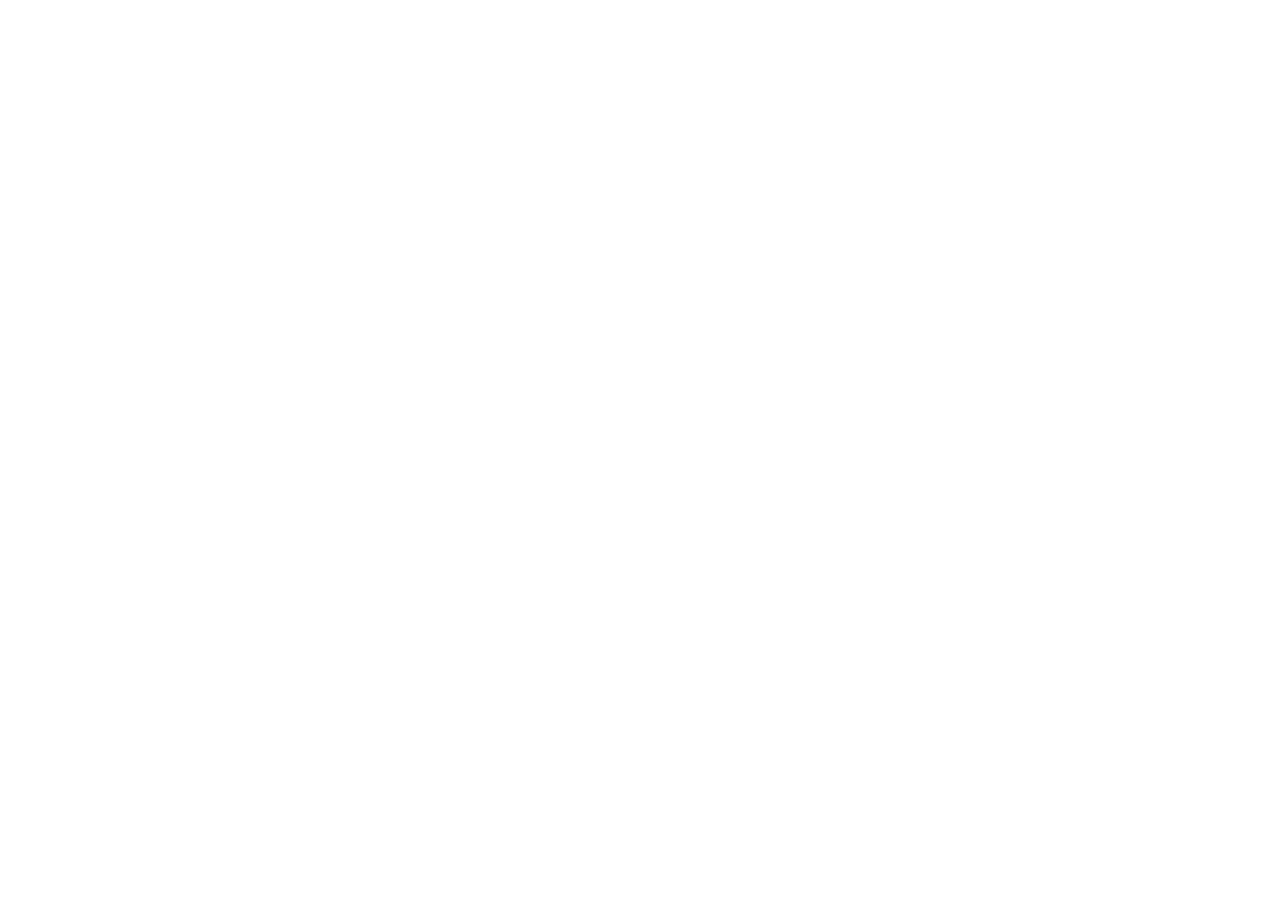
==== pages/enigme.html @ d01f3933 "sayna-htmlcss-blackpanther" ====
<!DOCTYPE html>
<html lang="en">
<head>
    <meta charset="UTF-8">
    <meta name="viewport" content="width=device-width, initial-scale=1.0">
    <title>Enigme</title>
</head>
<body>
    
</body>
</html>
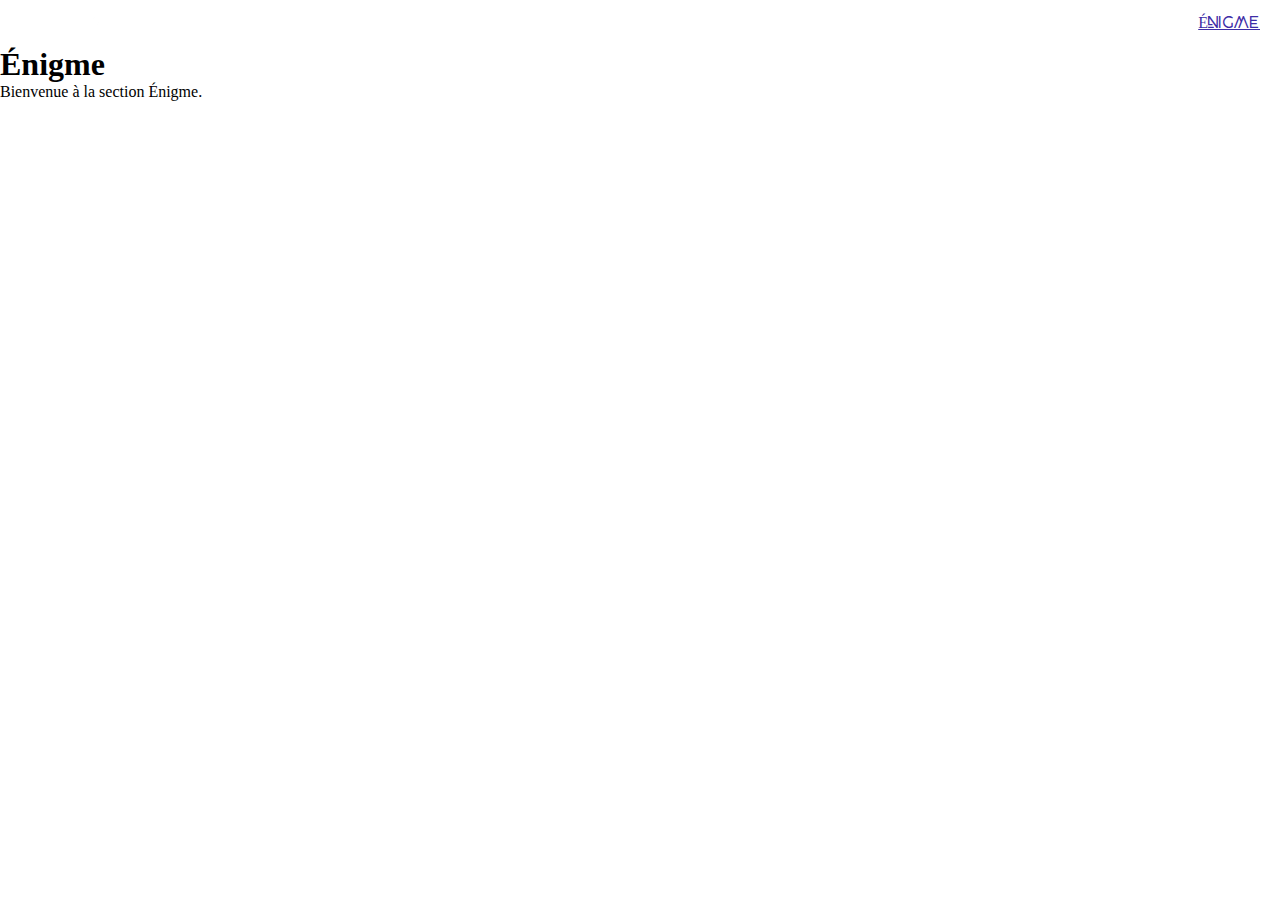
==== commit c896a9cc: "sayna-htmlcss-blackpanther" ====
--- a/pages/enigme.html
+++ b/pages/enigme.html
@@ -3,9 +3,21 @@
 <head>
     <meta charset="UTF-8">
     <meta name="viewport" content="width=device-width, initial-scale=1.0">
+    <link rel="stylesheet" href="/assets/css/styles.css">
     <title>Enigme</title>
 </head>
 <body>
-    
+    <header>
+        <nav class="navbar">
+            <a href="/index.html" class="logo"><img src="/assets/images/all-pages/footer2.png" alt="Logo"></a>
+            <ul>
+                <li><a href="/index.html">Accueil</a></li>
+                <li><a href="/pages/wakanda.html">Wakanda</a></li>
+                <li><a href="/pages/enigme.html" class="active">Énigme</a></li>
+            </ul>
+        </nav>
+    </header>
+    <h1>Énigme</h1>
+    <p>Bienvenue à la section Énigme.</p>
 </body>
 </html>--- a/assets/css/styles.css
+++ b/assets/css/styles.css
@@ -0,0 +1,146 @@
+*{
+    margin: 0;
+    padding: 0;
+}
+
+:root{
+    --white-color: #ffffff;
+    --dark-violet-color: #3d2da6;
+    --dark-blue-color: #07338c;
+    --dark-navy-blue-color: #021740;
+    --pale-pink-color: #f2cef2;
+    --lavender-color: #9e91b7;
+    --light-lavender-color: #df99f2;
+
+    
+    --h1-font-size: 68px;
+    --h1-font-style: normal;
+
+    
+    --h2-font-size: 32px;
+    --h2-font-style: normal;
+
+   
+    --h2-enigme-font-size: 43px;
+    --h2-enigme-font-style: normal;
+
+    
+    --texte-enigme-font-size: 43px;
+    --texte-enigme-font-style: normal;
+
+   
+    --texte-font-size: 16px;
+    --texte-font-style: normal;
+
+    --citation-font-size: 14px;
+    --citation-font-style: normal;
+
+    --footer-font-size: 10px;
+    --footer-font-style: normal;
+} 
+
+@font-face {
+    font-family: panthera;
+    src: url(../fonts/panthera.otf) format('opentype');
+}
+
+@font-face {
+    font-family: beyno;
+    src: url(../fonts/BEYNO.otf) format('opentype');
+}
+
+ @font-face {
+    font-family: wakanda;
+    src: url(../fonts/WakandaForever-Regular.ttf) format('truetype');
+}
+
+font-face {
+    font-family: cantarell;
+    src: url(../fonts/Cantarell-Regular.ttf) format('truetype');
+}
+
+/* ACCUEIL */
+body{
+    background-image: url(/assets/images/all-pages/arrière_plan.png);
+    background-position: top;
+    background-repeat: no-repeat;
+    background-size: cover;
+    height: 800px;
+}
+.navbar {
+    overflow: hidden;
+    display: flex;
+    align-items: center;
+    position: relative;
+    
+}
+
+.vertical-line {
+    /* position: absolute;
+    left: 30px;
+    top: 0;
+    bottom: 0;
+    width: 2px;
+    height: 20000000000%;
+    background-color: #fff; */
+    position: absolute;
+    top: 0;
+    bottom: 0;
+    width: 2px;
+    background-color: #fff;
+}
+
+.vertical-line.left {
+    left: 20px;
+    height: 8cm;
+}
+
+.vertical-line.right {
+    left: 40px; 
+    height: 8cm;
+}
+.navbar .logo img {
+    height: 20px; 
+    padding: 10px;
+    margin-left: 60px;
+}
+
+.navbar ul {
+    list-style-type: none;
+    margin: 0;
+    padding: 0;
+    display: flex;
+    flex-grow: 1;
+    justify-content: flex-end;
+    font-family: beyno;
+    
+}
+.navbar li {
+    margin: 0;
+}
+
+.navbar li a {
+    display: block;
+    color: var(--white-color);
+    text-align: center;
+    padding: 14px 20px;
+    text-decoration: none;
+}
+
+.navbar li a:hover {
+    color: var(--dark-violet-color);
+    text-decoration: underline;
+}
+
+.navbar li a.active {
+    color: var(--dark-violet-color);
+    text-decoration: underline;
+}
+
+footer{
+    background-image: url(/assets/images/all-pages/back_footer.png);
+    background-position: bottom;
+    background-repeat: no-repeat;
+    background-size: cover;
+    height: 500px;
+}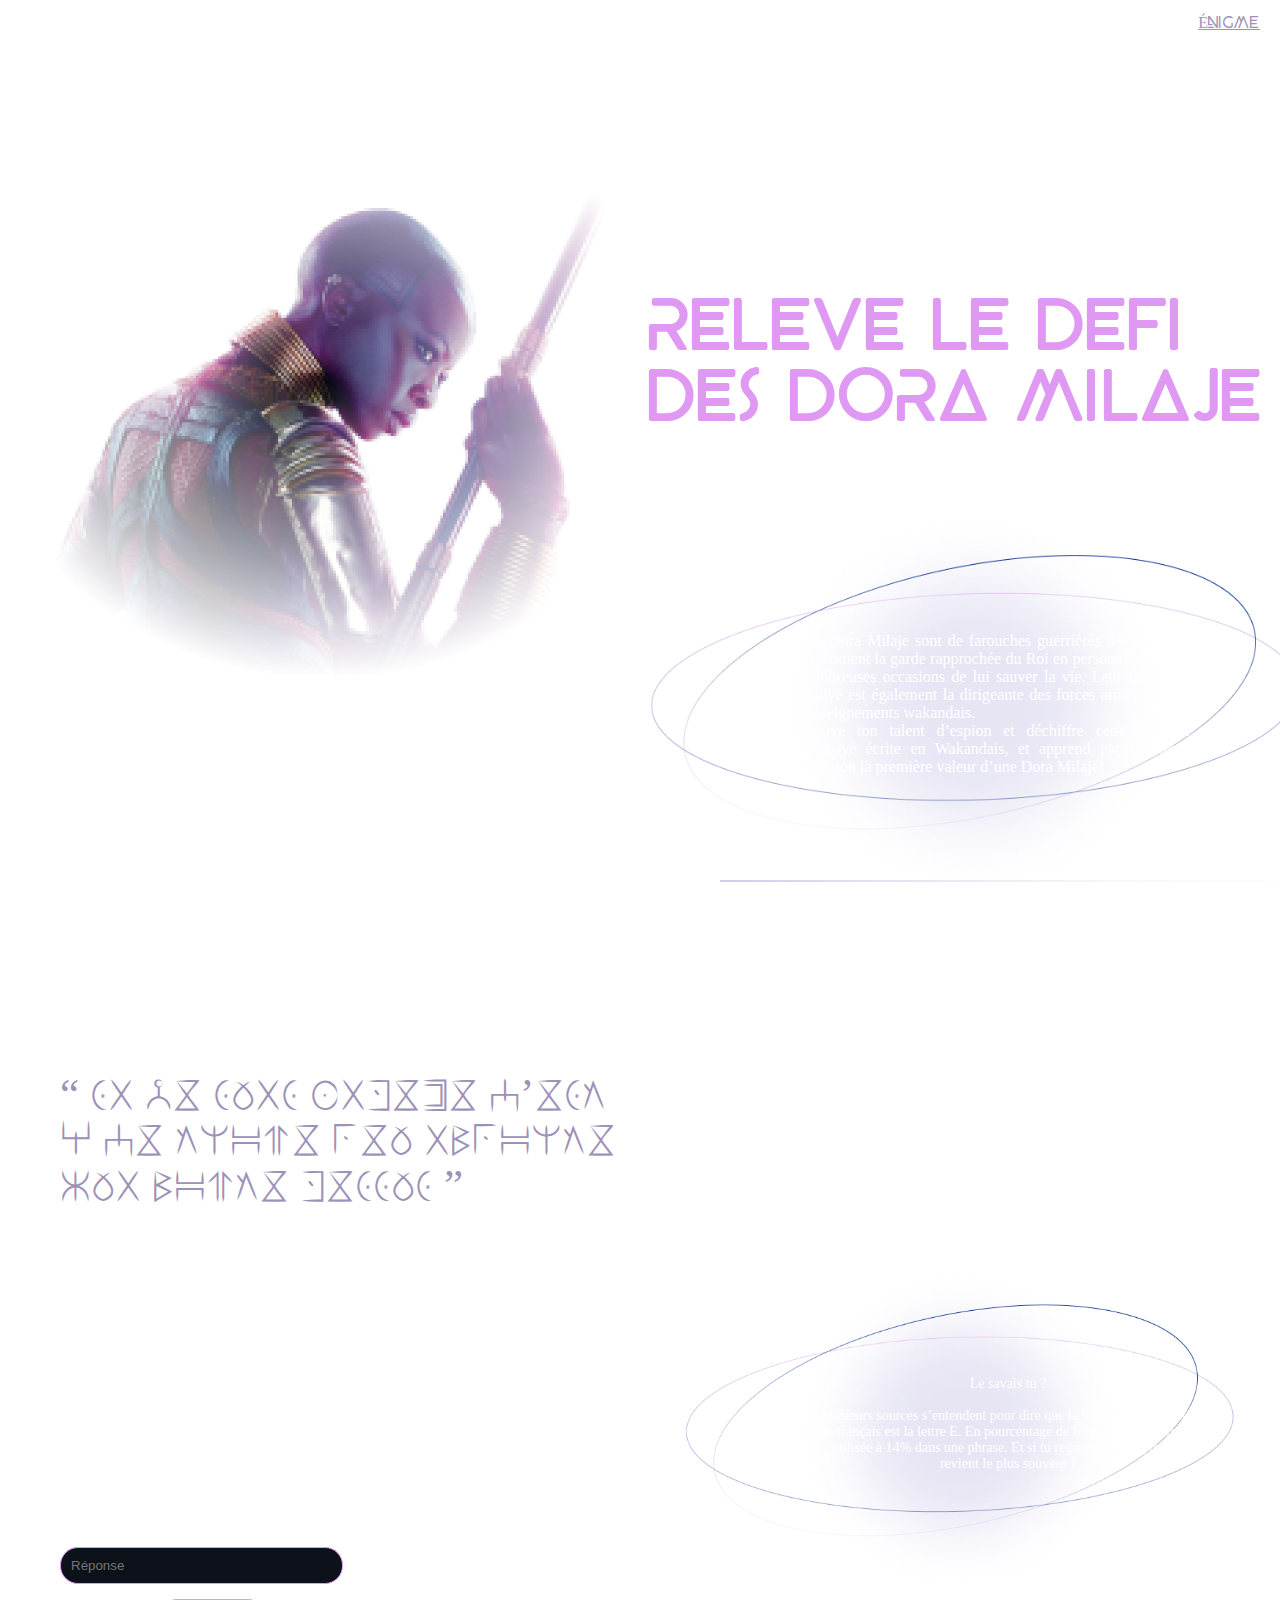
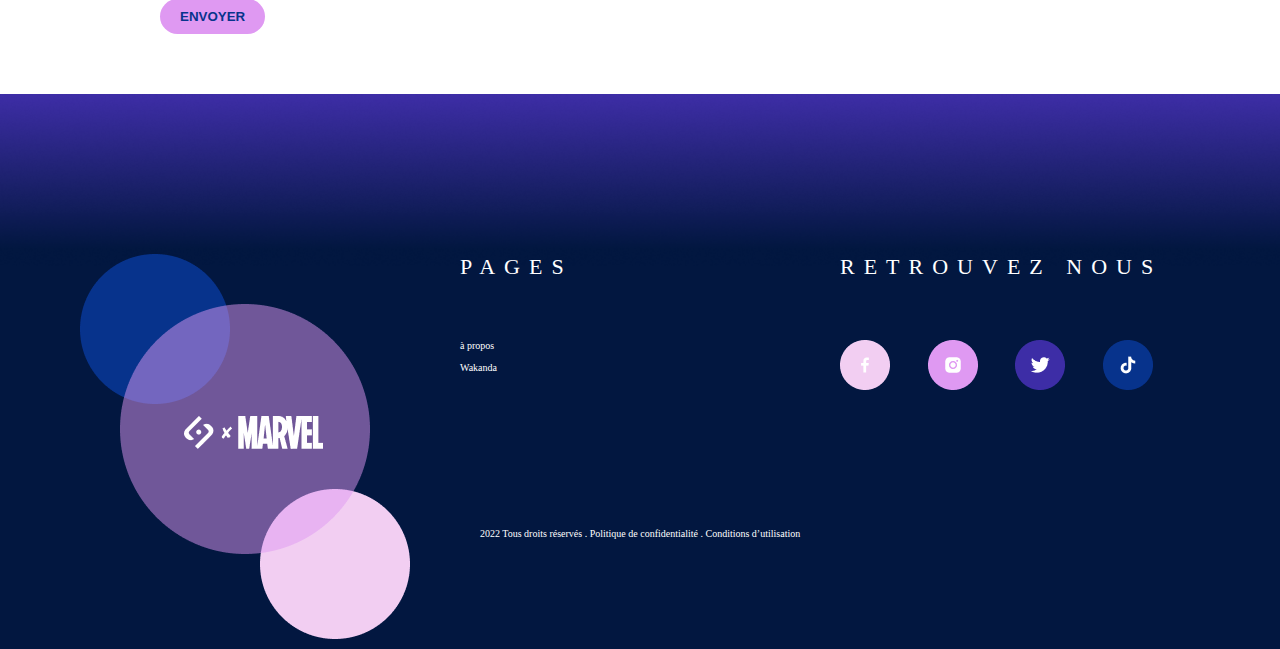
==== commit 0b74e7dd: "sayna-htmlcss-blackpanther" ====
--- a/pages/enigme.html
+++ b/pages/enigme.html
@@ -1,23 +1,109 @@
 <!DOCTYPE html>
 <html lang="en">
-<head>
-    <meta charset="UTF-8">
-    <meta name="viewport" content="width=device-width, initial-scale=1.0">
-    <link rel="stylesheet" href="/assets/css/styles.css">
+  <head>
+    <meta charset="UTF-8" />
+    <meta name="viewport" content="width=device-width, initial-scale=1.0" />
+    <link rel="stylesheet" href="/assets/css/styles.css" />
     <title>Enigme</title>
-</head>
-<body>
+  </head>
+  <body>
     <header>
-        <nav class="navbar">
-            <a href="/index.html" class="logo"><img src="/assets/images/all-pages/footer2.png" alt="Logo"></a>
-            <ul>
-                <li><a href="/index.html">Accueil</a></li>
-                <li><a href="/pages/wakanda.html">Wakanda</a></li>
-                <li><a href="/pages/enigme.html" class="active">Énigme</a></li>
-            </ul>
-        </nav>
+      <nav class="navbar">
+        <a href="/index.html" class="logo"
+          ><img src="/assets/images/all-pages/footer2.png" alt="Logo"
+        /></a>
+        <ul>
+          <li><a href="/index.html">Accueil</a></li>
+          <li><a href="/pages/wakanda.html">Wakanda</a></li>
+          <li><a href="/pages/enigme.html" class="active">Énigme</a></li>
+        </ul>
+      </nav>
     </header>
-    <h1>Énigme</h1>
-    <p>Bienvenue à la section Énigme.</p>
-</body>
-</html>+    <main>
+      <!-- banner-enigme -->
+      <section id="banner-enigme">
+        <article class="img-banner-enigme">
+          <img
+            src="/assets/images/enigme/Pantherenigme1.png"
+            alt=""
+            class="pantherenigme1"
+          />
+        </article>
+        <article class="text-banner-enigme">
+          <h1 class="h2-banner-enigme">Releve le defi des dora milaje</h1>
+          <img src="/assets/images/enigme/Pantherenigme2.png" alt="" class="pantherenigme2">
+          <p class="para-banner-enigme">
+            Les Dora Milaje sont de farouches guerrières d’élite. Elles
+            constituent la garde rapprochée du Roi en personne et ont de
+            nombreuses occasions de lui sauver la vie. Leur Générale, Okoyé est
+            également la dirigeante des forces armées et des renseignements
+            wakandais.<br />Prouve ton talent d’espion et déchiffre cette
+            réplique d’Okoyé écrite en Wakandais, et apprend par la même
+            occasion la première valeur d’une Dora Milaje!
+          </p>
+          <img src="/assets/images/enigme/Pantherenigme3.png" alt="" class="pantherenigme3">
+        </article>
+      </section>
+      <!-- enigme -->
+       <section id="enigme">
+        <article class="enigme">
+          <p class="text-enigme">
+            “ SI JE SUIS FIDELE C’EST A CE TRONE 
+            PEU IMPORTE QUI MONTE DESSUS ”
+          </p>
+          <p class="para-lettre-wakanda">
+            <span class="title-citation-1">Voici la transicription de l’alphabet :</span><br><br>
+            A = <span class="lettre-wakanda">A</span> ; B = <span class="lettre-wakanda">b</span> ; 
+            C = <span class="lettre-wakanda">c</span> ; D = <span class="lettre-wakanda">d</span> ; 
+            E = <span class="lettre-wakanda">e</span> ; F = <span class="lettre-wakanda">f</span> ; 
+            G = <span class="lettre-wakanda">g</span> ; H = <span class="lettre-wakanda">h</span> ; 
+            I = <span class="lettre-wakanda">i</span> ; J = <span class="lettre-wakanda">j</span> ; 
+            K = <span class="lettre-wakanda">k</span> ; L = <span class="lettre-wakanda">l</span> ; 
+            M = <span class="lettre-wakanda">m</span> ; N = <span class="lettre-wakanda">n</span> ; 
+            O = <span class="lettre-wakanda">o</span> ; P = <span class="lettre-wakanda">p</span> ; 
+            Q = <span class="lettre-wakanda">q</span> ; R = <span class="lettre-wakanda">r</span> ; 
+            S = <span class="lettre-wakanda">s</span> ; T = <span class="lettre-wakanda">t</span> ;
+            U = <span class="lettre-wakanda">u</span> ; V = <span class="lettre-wakanda">v</span> ; 
+            W = <span class="lettre-wakanda">w</span> ; X = <span class="lettre-wakanda">x</span> ;
+            Y = <span class="lettre-wakanda">y</span> ; Z = <span class="lettre-wakanda">z</span> 
+          </p>
+          <form action="" class="form-enigme">
+            <label for="ask">Alors, as tu la réponse ?</label><br>
+            <input type="text" placeholder="Réponse" id="ask" class="input-ask"><br>
+            <button type="submit" class="btn-form-ask">ENVOYER</button>
+          </form>
+        </article>
+        <article class="img-citation">
+          <img src="/assets/images/enigme/Pantherenigme2.png" alt="" class="pantherenigme3-enigme">
+          <p class="citation">
+            <span class="title-citation-2">Le savais tu ?</span><br><br>
+            Plusieurs sources s’entendent pour dire que la lettre la plus utilisée en français est 
+            la lettre E. En pourcentage de fréquence, la lettre est utilisée à 14% dans une 
+            phrase. Et si tu regardais quel symbole revient le plus souvent ?
+          </p>
+        </article>
+       </section>
+    </main>
+    <footer>
+      <section>
+          <img src="/assets/images/all-pages/footer1.png" alt="" class="footer1">
+          <img src="/assets/images/all-pages/footer2.png" alt="" class="footer2-enigme">
+          <p class="copy-footer-enigme">2022 Tous droits réservés . Politique de confidentialité . Conditions d’utilisation</p>
+      </section>
+      <section>
+          <p class="para-footer">PAGES</p>
+          <P class="text-footer">à propos</P><br>
+          <P class="text-footer">Wakanda</P>
+      </section>
+      <section>
+          <p class="para-footer">RETROUVEZ NOUS</p>
+          <div class="icon-footer">
+              <img src="/assets/images/all-pages/footer3.png" alt="" class="footer3">
+              <img src="/assets/images/all-pages/footer4.png" alt="" class="footer4">
+              <img src="/assets/images/all-pages/footer5.png" alt="" class="footer5">
+              <img src="/assets/images/all-pages/footer6.png" alt="" class="footer6">
+          </div>
+      </section>
+  </footer>
+  </body>
+</html>
--- a/assets/css/styles.css
+++ b/assets/css/styles.css
@@ -1,6 +1,7 @@
 *{
     margin: 0;
     padding: 0;
+    box-sizing: border-box;
 }
 
 :root{
@@ -59,7 +60,6 @@
     src: url(../fonts/Cantarell-Regular.ttf) format('truetype');
 }
 
-/* ACCUEIL */
 body{
     background-image: url(/assets/images/all-pages/arrière_plan.png);
     background-position: top;
@@ -67,6 +67,8 @@
     background-size: cover;
     height: 800px;
 }
+/* ACCUEIL */
+
 .navbar {
     overflow: hidden;
     display: flex;
@@ -76,32 +78,45 @@
 }
 
 .vertical-line {
-    /* position: absolute;
-    left: 30px;
+    position: absolute;
     top: 0;
     bottom: 0;
     width: 2px;
-    height: 20000000000%;
-    background-color: #fff; */
-    position: absolute;
-    top: 0;
-    bottom: 0;
-    width: 2px;
-    background-color: #fff;
+    background-color: var(--lavender-color);
 }
 
 .vertical-line.left {
     left: 20px;
-    height: 8cm;
+    height: 7.3cm;
 }
 
 .vertical-line.right {
     left: 40px; 
-    height: 8cm;
+    height: 4cm;
+}
+
+.icon-facebook{
+    position: absolute;
+    top: 10rem;
+    left: 30px;
+}
+.icon-instagram{
+    position: absolute;
+    top: 12rem;
+    left: 30px;
+}
+.icon-twitter{
+    position: absolute;
+    top: 14rem;
+    left: 30px;
+}
+.icon-tiktok{
+    position: absolute;
+    top: 16rem;
+    left: 30px;
 }
 .navbar .logo img {
     height: 20px; 
-    padding: 10px;
     margin-left: 60px;
 }
 
@@ -128,19 +143,559 @@
 }
 
 .navbar li a:hover {
-    color: var(--dark-violet-color);
+    color: var(--lavender-color);
     text-decoration: underline;
 }
 
 .navbar li a.active {
-    color: var(--dark-violet-color);
+    color: var(--lavender-color);
     text-decoration: underline;
 }
-
+/* MAIN */
+
+/* banner */
+#banner{
+    display: grid;
+    grid-template-columns: repeat(auto-fill, minmax(450px,1fr));
+    grid-auto-rows: minmax(100px, auto);
+    gap: 20px;
+}
+.text-banner{
+    margin-top: 8rem;
+    margin-left: 8rem;
+}
+ .h1-banner{
+    font-family: panthera;
+    font-size: 68px;
+    color: var(--light-lavender-color);
+}
+.h2-banner{
+    font-family: beyno;
+    font-size: 32px;
+    color: var(--light-lavender-color);
+}
+.para-banner{
+    padding-top: 20px;
+    font-family: cantarell;
+    font-size: 16px;
+    color: var(--white-color);
+} 
+.lien-banner{
+    color: var(--white-color);
+}
+.pantherhome1{
+    width: 660px;
+}
+
+/* actors */
+#actors{
+    margin: 0.8rem;
+}
+.pantherhome2{
+    width: 250px;
+    position: relative;
+    top: 0rem;
+    left: 3.2rem;
+}
+.pantherhome3{
+    width: 184px;
+    position: absolute;
+    left: 664px;
+    top: 35.3rem;
+}
+.pantherhome4{
+    width: 135px; 
+    position: absolute;
+    left: 1199.3px;
+    top: 35.3rem;
+}
+.actor{
+    text-align: justify;
+    background-color: var(--dark-navy-blue-color); 
+    height: 12.5rem;
+    padding:10px;
+}
+.actor-border{
+    background-color: var(--dark-navy-blue-color);
+    width: 200px;
+    height: 210px;
+    position: absolute;
+    left: 52px;
+    top: 36rem;
+}
+.para-position-1{
+    position: absolute;
+    top: 36rem;
+    left: 314px;
+    width: 350px;
+    font-size: 16px;
+}
+.para-position-2{
+    position: absolute;
+    top: 36rem;
+    left: 848px;
+    width: 350px;
+    font-size: 16px;
+}
+.h2-actor{
+    font-family: beyno;
+    font-size: 32px;
+    color: var(--light-lavender-color);
+    padding-bottom: 0.8rem;
+}
+.para-actor{
+color: var(--white-color);
+font-family: cantarell;
+font-size: 16px;
+padding-bottom: 0.8rem;
+}
+
+/* history */
+#history{
+    padding-top: 50px;
+    padding-left: 85px;
+    padding-right: 85px;
+    display: grid;
+    grid-template-columns: repeat(auto-fill, minmax(550px, 1fr));
+    grid-auto-rows: minmax(100px, auto);
+    gap: 20px;
+}
+.text-history{
+    grid-column: 1;
+    grid-row: 1;
+    text-align: justify;
+    
+}
+.img-history{
+    grid-column: 2;
+    grid-row: 1;
+}
+.h2-history{
+    padding-bottom: 15px;
+    font-family: beyno;
+    font-size: 32px;
+    color: var(--light-lavender-color);
+}
+.para-history{
+    padding-bottom: 15px;
+    color: var(--white-color);
+    font-family: cantarell;
+    font-size: 16px;
+}
+
+.img-history{
+    padding-left: 95px;
+    font-family: cantarell;
+}
+.img-para-history{
+    background-color: var(--white-color);
+    width: 440px;
+    padding: 25px;
+    border-radius: 4px;
+    text-align: justify;
+}
+.img-title-hitstory{
+    text-align: center;
+    padding-bottom: 15px;
+}
+.btn-history{
+    text-align: center;
+}
+.btn-history-item{
+    color: var(--white-color);
+    background-color: var(--dark-violet-color);
+    text-decoration: none;
+    padding: 5px 10px;
+    border-radius: 4px;
+}
+.img-text-history{
+    padding-top: 15px;
+    padding-left: 45px;
+}
+.img-bold{
+    font-weight: bold;
+}
+
+/* contact */
+#contact{
+    background-image: url(/assets/images/accueil/Pantherhome7.png);
+    background-position: bottom;
+    background-repeat: no-repeat;
+    background-size: cover;
+    height: 500px;
+    position: relative;
+}
+.form-contact{
+    position: absolute;
+    top: 50px;
+    left: 350px;
+    width: 600px;
+    padding: 20px;
+    border: 1px solid #ccc;
+    border-radius: 65px;
+    box-shadow: 0 2px 5px rgba(0, 0, 0, 0.1);
+    background: linear-gradient(to bottom, var(--dark-blue-color));
+}
+.para-form-text{
+    text-align: center;
+    margin-bottom: 5px;
+    color: var(--dark-navy-blue-color);
+}
+.para-form-title{
+    text-align: center;
+    margin-bottom: 20px;
+    font-size: 64px;
+    color: var(--dark-navy-blue-color);
+}
+.input-accueil[type="text"],
+.input-accueil[type="email"],
+textarea {
+    width: 100%;
+    padding: 10px;
+    border: 1px solid #ccc;
+    border-radius: 18px;
+}
+.btn-form {
+    background-color: var(--light-lavender-color);
+    color: var(--dark-blue-color);
+    font-weight: bold;
+    padding: 10px 20px;
+    border: none;
+    border-radius: 18px;
+    cursor: pointer;
+    margin-left: 200px;
+}
+
+/* .btn-form:hover {
+
+} */
+
+/* WAKANDA */
+/* navbar-wakada */
+.navbar-wakanda {
+    display: flex; 
+}
+
+.navbar-wakanda .logo img {
+    height: 20px; 
+    margin-left: 60px;
+    margin-top: 10px;
+}
+.navbar-wakanda ul {
+    list-style-type: none;
+    margin: 0;
+    padding: 0;
+    display: flex;
+    flex-grow: 1;
+    justify-content: flex-end;
+    font-family: beyno;
+    
+}
+.navbar-wakanda li {
+    margin: 0;
+}
+
+.navbar-wakanda li a {
+    display: block;
+    color: var(--white-color);
+    text-align: center;
+    padding: 14px 20px;
+    text-decoration: none;
+}
+
+.navbar-wakanda li a:hover {
+    color: var(--lavender-color);
+    text-decoration: underline;
+}
+
+.navbar-wakanda li a.active {
+    color: var(--lavender-color);
+    text-decoration: underline;
+}
+
+/* banner-wakaba */
+#banner-wakanda{
+    background-image: url(/assets/images/wakanda/Pantherwakanda1.png);
+    background-position: bottom;
+    background-repeat: no-repeat;
+    background-size: cover;
+    height: 800px;
+}
+.text-banner-wakanda{
+    margin-top: 18rem;
+    margin-left: 4rem;
+    text-align: justify;
+    width: 50%;
+}
+ .h2-banner-wakanda{
+    font-family: beyno;
+    font-size: 43px;
+    color: var(--light-lavender-color);
+}
+ .h3-banner-wakanda{
+    font-family: wakanda;
+    font-size: 32px;
+    color: var(--light-lavender-color);
+    padding-top: 15px;
+}
+.para-banner-wakanda{
+    padding-top: 20px;
+    font-family: cantarell;
+    font-size: 16px;
+    color: var(--white-color);
+} 
+
+/* about-wakada */
+#about-wakanda{
+    display: flex;
+    text-align: justify;
+    color: var(--white-color);
+}
+.para-about-wakanda{
+    margin-left: 50px;
+    margin-right: 50px;
+    position: relative;
+}
+.para-about-wakanda-2{
+    margin-right: 50px;
+    position: relative;
+}
+ .img-about-wakanda{
+    position: absolute;
+    width: 800px;
+    top: 45rem;
+    left: 15rem;
+  }
+.about-position{
+    padding-top: 50px;
+} 
+
+.title-about-wakanda{
+    font-family: beyno;
+    color: var(--pale-pink-color);
+    font-size: 16PX;
+    padding-top: 45px;
+    padding-bottom: 22px;
+}
+.title-about-wakanda-anecdote{
+    font-family: beyno;
+    color: var(--pale-pink-color);
+    font-size: 16PX;
+    padding-bottom: 22px;
+}
+.text-about-wakanda{
+    padding-bottom: 20px;
+}
+
+.pantherwakanda2-1{
+    width: 600px;
+    position: relative;
+}
+.anecdote{
+    margin-top: 2px;
+}
+
+.link-about-wakanda {
+    text-decoration: none;
+    background-color: var(--dark-navy-blue-color);
+    padding: 25px;
+    margin-top: 50px;
+    padding-bottom: 75px;
+}
+
+.link-about-wakanda a {
+    color: var(--white-color);
+    text-decoration: none;
+}
+
+.text-about-wakanda-last-para{
+    padding-bottom: 75px;
+}
+
+/* ENIGME */
+
+/* banner-enigme */
+#banner-enigme{
+    display: grid;
+    grid-template-columns: repeat(auto-fill, minmax(450px,1fr));
+    grid-auto-rows: minmax(100px, auto);
+    gap: 20px;
+}
+
+.pantherenigme1{
+    width: 800px;
+}
+
+.text-banner-enigme{
+    padding-top: 250px;
+}
+
+.h2-banner-enigme{
+    font-family: beyno;
+    font-size: 70px;
+    color: var(--light-lavender-color);
+}
+
+.pantherenigme2{
+    width: 650px;
+    padding-top: 63px;
+}
+
+.para-banner-enigme{
+    font-family: cantarell; 
+    font-size: 16px; 
+    color: var(--white-color);
+    text-align: justify;
+    margin-top: 88px; 
+    margin-right: 90px;
+    position: absolute;
+    top: 34rem;
+    left: 50rem;
+}
+
+.pantherenigme3{
+    width: 625px;
+    position: absolute;
+    top: 55rem;
+    left: 45rem;
+}
+
+/* enigme */
+#enigme{
+    display: flex;
+    color: var(--white-color);
+}
+
+.enigme{
+    margin: 60px;
+    padding-top: 100px;
+}
+
+.text-enigme{
+    font-family: wakanda;
+    font-size: 43px;
+    color: var(--lavender-color);
+}
+
+.pantherenigme3-enigme{
+    width: 550px;
+}
+
+.para-lettre-wakanda{
+    padding-top: 50px;
+}
+
+.title-citation{
+    margin-bottom: 25px;
+}
+
+.lettre-wakanda{
+    font-family: wakanda;
+}
+
+.form-enigme{
+    padding-top: 165px;
+}
+
+.input-ask[type="text"]{
+    width: 50%;
+    padding: 10px;
+    margin-top: 15px;
+    margin-bottom: 15px;
+    border: 1px solid var(--light-lavender-color);
+    border-radius: 18px;
+    background-color: #0d111a;
+}
+
+.btn-form-ask{
+    background-color: var(--light-lavender-color);
+    color: var(--dark-blue-color);
+    font-weight: bold;
+    padding: 10px 20px;
+    border: none;
+    border-radius: 18px;
+    cursor: pointer;
+    margin-left: 100px;
+}
+
+.pantherenigme3-enigme{
+    padding-top: 350px;
+    position: relative;
+    margin-right: 45px;
+}
+
+.citation{
+    position: absolute;
+    top: 86rem;
+    left: 51rem;
+    text-align: center;
+    width: 30%;
+    font-size: 14px;
+}
+
+/* FOOTER */
 footer{
     background-image: url(/assets/images/all-pages/back_footer.png);
     background-position: bottom;
     background-repeat: no-repeat;
     background-size: cover;
-    height: 500px;
+    height: 555px;
+
+    display: grid;
+    grid-template-columns: 1fr 1fr 1fr;
+    gap: 20px;
+    padding-top: 160px;
+    padding-left: 80px;
+    padding-right: 80px;
+    font-size: 10px;
+    font-family: cantarell;
+    color: var(--white-color);
+}
+
+.footer1{
+    position: relative;
+}
+
+.footer2{
+    position: absolute;
+    top: 192.5rem;
+    right: 65rem;
+}
+.icon-footer{
+    letter-spacing: 35px;
+}
+.copy-footer{
+    position: absolute;
+    top: 200rem;
+    left:  30rem;
+}
+.para-footer{
+    font-size: 22px;
+    letter-spacing: 9px;
+    padding-bottom: 60px;
+}
+
+/* wakanda-footer */
+.footer2-wakanda{
+    position: absolute;
+    top: 173rem;
+    right: 65rem;
+}
+.copy-footer-wakanda{
+    position: absolute;
+    top: 180rem;
+    left: 30rem;
+}
+
+/* enigme-footer */
+.footer2-enigme{
+    position: absolute;
+    top: 126rem;
+    left: 11.5rem;
+}
+
+.copy-footer-enigme{
+    position: absolute;
+    top: 133rem;
+    left: 30rem;
 }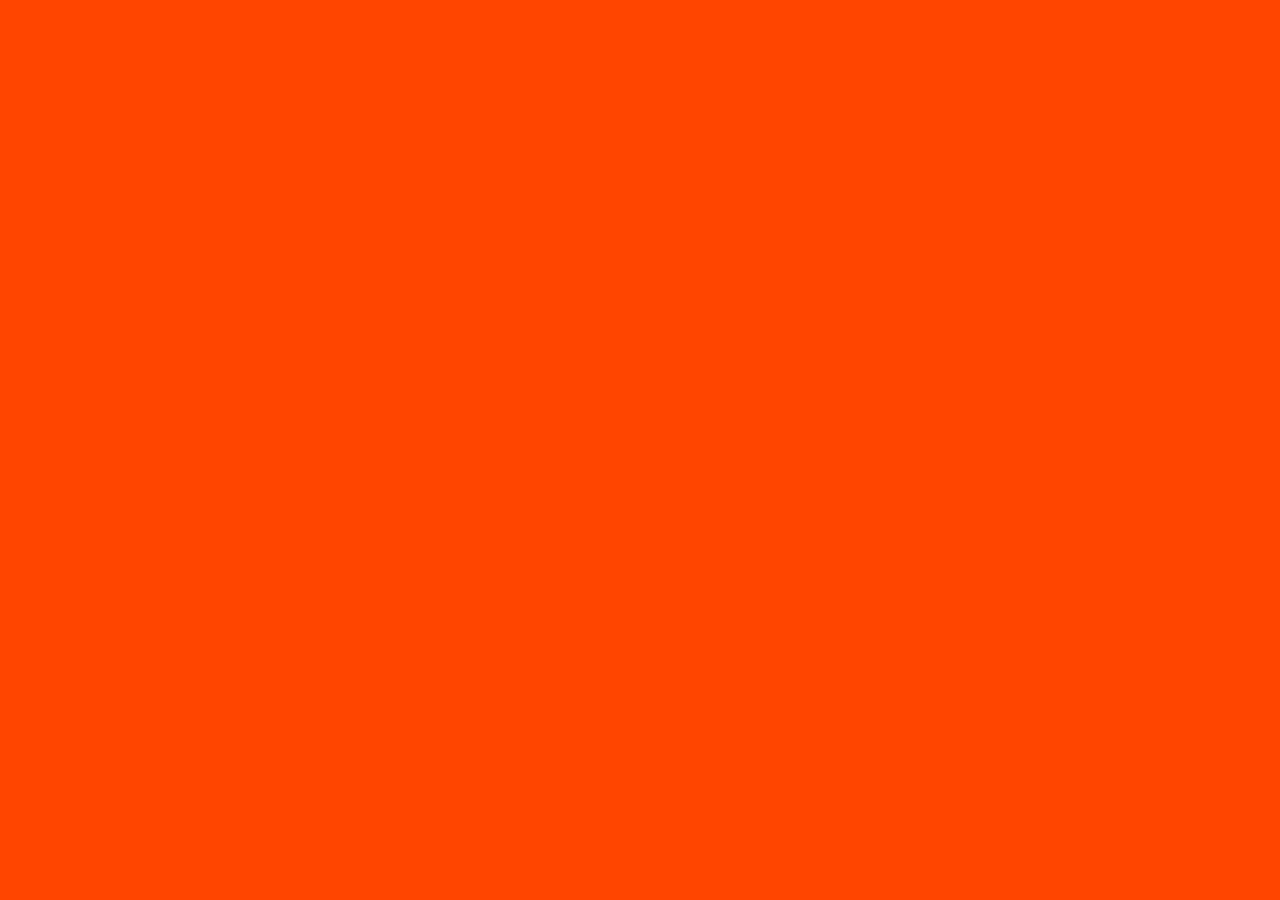
==== commit 0de5440f: "sayna-htmlcss-blackpanther" ====
--- a/pages/enigme.html
+++ b/pages/enigme.html
@@ -7,103 +7,6 @@
     <title>Enigme</title>
   </head>
   <body>
-    <header>
-      <nav class="navbar">
-        <a href="/index.html" class="logo"
-          ><img src="/assets/images/all-pages/footer2.png" alt="Logo"
-        /></a>
-        <ul>
-          <li><a href="/index.html">Accueil</a></li>
-          <li><a href="/pages/wakanda.html">Wakanda</a></li>
-          <li><a href="/pages/enigme.html" class="active">Énigme</a></li>
-        </ul>
-      </nav>
-    </header>
-    <main>
-      <!-- banner-enigme -->
-      <section id="banner-enigme">
-        <article class="img-banner-enigme">
-          <img
-            src="/assets/images/enigme/Pantherenigme1.png"
-            alt=""
-            class="pantherenigme1"
-          />
-        </article>
-        <article class="text-banner-enigme">
-          <h1 class="h2-banner-enigme">Releve le defi des dora milaje</h1>
-          <img src="/assets/images/enigme/Pantherenigme2.png" alt="" class="pantherenigme2">
-          <p class="para-banner-enigme">
-            Les Dora Milaje sont de farouches guerrières d’élite. Elles
-            constituent la garde rapprochée du Roi en personne et ont de
-            nombreuses occasions de lui sauver la vie. Leur Générale, Okoyé est
-            également la dirigeante des forces armées et des renseignements
-            wakandais.<br />Prouve ton talent d’espion et déchiffre cette
-            réplique d’Okoyé écrite en Wakandais, et apprend par la même
-            occasion la première valeur d’une Dora Milaje!
-          </p>
-          <img src="/assets/images/enigme/Pantherenigme3.png" alt="" class="pantherenigme3">
-        </article>
-      </section>
-      <!-- enigme -->
-       <section id="enigme">
-        <article class="enigme">
-          <p class="text-enigme">
-            “ SI JE SUIS FIDELE C’EST A CE TRONE 
-            PEU IMPORTE QUI MONTE DESSUS ”
-          </p>
-          <p class="para-lettre-wakanda">
-            <span class="title-citation-1">Voici la transicription de l’alphabet :</span><br><br>
-            A = <span class="lettre-wakanda">A</span> ; B = <span class="lettre-wakanda">b</span> ; 
-            C = <span class="lettre-wakanda">c</span> ; D = <span class="lettre-wakanda">d</span> ; 
-            E = <span class="lettre-wakanda">e</span> ; F = <span class="lettre-wakanda">f</span> ; 
-            G = <span class="lettre-wakanda">g</span> ; H = <span class="lettre-wakanda">h</span> ; 
-            I = <span class="lettre-wakanda">i</span> ; J = <span class="lettre-wakanda">j</span> ; 
-            K = <span class="lettre-wakanda">k</span> ; L = <span class="lettre-wakanda">l</span> ; 
-            M = <span class="lettre-wakanda">m</span> ; N = <span class="lettre-wakanda">n</span> ; 
-            O = <span class="lettre-wakanda">o</span> ; P = <span class="lettre-wakanda">p</span> ; 
-            Q = <span class="lettre-wakanda">q</span> ; R = <span class="lettre-wakanda">r</span> ; 
-            S = <span class="lettre-wakanda">s</span> ; T = <span class="lettre-wakanda">t</span> ;
-            U = <span class="lettre-wakanda">u</span> ; V = <span class="lettre-wakanda">v</span> ; 
-            W = <span class="lettre-wakanda">w</span> ; X = <span class="lettre-wakanda">x</span> ;
-            Y = <span class="lettre-wakanda">y</span> ; Z = <span class="lettre-wakanda">z</span> 
-          </p>
-          <form action="" class="form-enigme">
-            <label for="ask">Alors, as tu la réponse ?</label><br>
-            <input type="text" placeholder="Réponse" id="ask" class="input-ask"><br>
-            <button type="submit" class="btn-form-ask">ENVOYER</button>
-          </form>
-        </article>
-        <article class="img-citation">
-          <img src="/assets/images/enigme/Pantherenigme2.png" alt="" class="pantherenigme3-enigme">
-          <p class="citation">
-            <span class="title-citation-2">Le savais tu ?</span><br><br>
-            Plusieurs sources s’entendent pour dire que la lettre la plus utilisée en français est 
-            la lettre E. En pourcentage de fréquence, la lettre est utilisée à 14% dans une 
-            phrase. Et si tu regardais quel symbole revient le plus souvent ?
-          </p>
-        </article>
-       </section>
-    </main>
-    <footer>
-      <section>
-          <img src="/assets/images/all-pages/footer1.png" alt="" class="footer1">
-          <img src="/assets/images/all-pages/footer2.png" alt="" class="footer2-enigme">
-          <p class="copy-footer-enigme">2022 Tous droits réservés . Politique de confidentialité . Conditions d’utilisation</p>
-      </section>
-      <section>
-          <p class="para-footer">PAGES</p>
-          <P class="text-footer">à propos</P><br>
-          <P class="text-footer">Wakanda</P>
-      </section>
-      <section>
-          <p class="para-footer">RETROUVEZ NOUS</p>
-          <div class="icon-footer">
-              <img src="/assets/images/all-pages/footer3.png" alt="" class="footer3">
-              <img src="/assets/images/all-pages/footer4.png" alt="" class="footer4">
-              <img src="/assets/images/all-pages/footer5.png" alt="" class="footer5">
-              <img src="/assets/images/all-pages/footer6.png" alt="" class="footer6">
-          </div>
-      </section>
-  </footer>
+  
   </body>
 </html>
--- a/assets/css/styles.css
+++ b/assets/css/styles.css
@@ -1,10 +1,31 @@
-*{
+* {
     margin: 0;
     padding: 0;
     box-sizing: border-box;
 }
 
-:root{
+/* Les différents polices */
+@font-face {
+    font-family: panthera;
+    src: url('../fonts/panthera.otf') format("opentype");
+}
+
+@font-face {
+    font-family: beyno;
+    src: url('../fonts/BEYNO.otf') format("opentype");
+}
+
+@font-face {
+    font-family: wakanda;
+    src: url('../fonts/WakandaForever-Regular.ttf') format("truetype");
+}
+
+@font-face {
+    font-family: cantarell;
+    src: url('../fonts/Cantarell-Regular.ttf') format("truetype");
+}
+
+:root {
     --white-color: #ffffff;
     --dark-violet-color: #3d2da6;
     --dark-blue-color: #07338c;
@@ -13,23 +34,18 @@
     --lavender-color: #9e91b7;
     --light-lavender-color: #df99f2;
 
-    
     --h1-font-size: 68px;
     --h1-font-style: normal;
 
-    
     --h2-font-size: 32px;
     --h2-font-style: normal;
-
-   
+    
     --h2-enigme-font-size: 43px;
     --h2-enigme-font-style: normal;
 
-    
     --texte-enigme-font-size: 43px;
     --texte-enigme-font-style: normal;
 
-   
     --texte-font-size: 16px;
     --texte-font-style: normal;
 
@@ -38,43 +54,26 @@
 
     --footer-font-size: 10px;
     --footer-font-style: normal;
-} 
-
-@font-face {
-    font-family: panthera;
-    src: url(../fonts/panthera.otf) format('opentype');
-}
-
-@font-face {
-    font-family: beyno;
-    src: url(../fonts/BEYNO.otf) format('opentype');
-}
-
- @font-face {
-    font-family: wakanda;
-    src: url(../fonts/WakandaForever-Regular.ttf) format('truetype');
-}
-
-font-face {
-    font-family: cantarell;
-    src: url(../fonts/Cantarell-Regular.ttf) format('truetype');
-}
-
-body{
-    background-image: url(/assets/images/all-pages/arrière_plan.png);
-    background-position: top;
+}
+
+body {
+    background-image: url('../images/all-pages/arrière_plan.png');
     background-repeat: no-repeat;
-    background-size: cover;
-    height: 800px;
-}
-/* ACCUEIL */
-
-.navbar {
-    overflow: hidden;
-    display: flex;
-    align-items: center;
-    position: relative;
-    
+}
+
+
+/* body {
+  background-image: url(/assets/images/all-pages/arrière_plan.png);
+   background-position: top;
+  background-repeat: no-repeat;
+  background-size: cover;
+  height: 800px; 
+} */
+
+
+/* Section HEADER */
+.scroll {
+    position: fixed;
 }
 
 .vertical-line {
@@ -91,32 +90,53 @@
 }
 
 .vertical-line.right {
-    left: 40px; 
+    left: 40px;
     height: 4cm;
 }
 
-.icon-facebook{
+.icon-facebook {
     position: absolute;
     top: 10rem;
     left: 30px;
 }
-.icon-instagram{
+
+.icon-instagram {
     position: absolute;
     top: 12rem;
     left: 30px;
 }
-.icon-twitter{
+
+.icon-twitter {
     position: absolute;
     top: 14rem;
     left: 30px;
 }
-.icon-tiktok{
+
+.icon-tiktok {
     position: absolute;
     top: 16rem;
     left: 30px;
 }
+
+.icon-facebook:hover,
+.icon-instagram:hover,
+.icon-twitter:hover,
+.icon-tiktok:hover {
+    background-color: var(--white-color);
+}
+
+.container {
+    margin: 0 auto;
+}
+
+.navbar {
+    display: flex;
+    align-items: center;
+    position: relative;
+}
+
 .navbar .logo img {
-    height: 20px; 
+    height: 20px;
     margin-left: 60px;
 }
 
@@ -128,22 +148,14 @@
     flex-grow: 1;
     justify-content: flex-end;
     font-family: beyno;
-    
-}
+}
+
 .navbar li {
     margin: 0;
 }
 
-.navbar li a {
-    display: block;
+.navbar li a:hover {
     color: var(--white-color);
-    text-align: center;
-    padding: 14px 20px;
-    text-decoration: none;
-}
-
-.navbar li a:hover {
-    color: var(--lavender-color);
     text-decoration: underline;
 }
 
@@ -151,551 +163,342 @@
     color: var(--lavender-color);
     text-decoration: underline;
 }
-/* MAIN */
-
-/* banner */
-#banner{
-    display: grid;
-    grid-template-columns: repeat(auto-fill, minmax(450px,1fr));
-    grid-auto-rows: minmax(100px, auto);
-    gap: 20px;
-}
-.text-banner{
-    margin-top: 8rem;
-    margin-left: 8rem;
-}
- .h1-banner{
+
+/* Section BANNER */
+#banner .lien, #actors .lien {
+    color: var(--white-color);
+}
+
+.h1-banner {
     font-family: panthera;
     font-size: 68px;
     color: var(--light-lavender-color);
 }
-.h2-banner{
+
+.h2-banner, #actors .actor-title {
     font-family: beyno;
     font-size: 32px;
     color: var(--light-lavender-color);
 }
-.para-banner{
-    padding-top: 20px;
-    font-family: cantarell;
-    font-size: 16px;
-    color: var(--white-color);
-} 
-.lien-banner{
-    color: var(--white-color);
-}
-.pantherhome1{
-    width: 660px;
-}
-
-/* actors */
-#actors{
-    margin: 0.8rem;
-}
-.pantherhome2{
-    width: 250px;
-    position: relative;
-    top: 0rem;
-    left: 3.2rem;
-}
-.pantherhome3{
-    width: 184px;
-    position: absolute;
-    left: 664px;
-    top: 35.3rem;
-}
-.pantherhome4{
-    width: 135px; 
-    position: absolute;
-    left: 1199.3px;
-    top: 35.3rem;
-}
-.actor{
-    text-align: justify;
-    background-color: var(--dark-navy-blue-color); 
-    height: 12.5rem;
-    padding:10px;
-}
-.actor-border{
-    background-color: var(--dark-navy-blue-color);
-    width: 200px;
-    height: 210px;
-    position: absolute;
-    left: 52px;
-    top: 36rem;
-}
-.para-position-1{
-    position: absolute;
-    top: 36rem;
-    left: 314px;
-    width: 350px;
-    font-size: 16px;
-}
-.para-position-2{
-    position: absolute;
-    top: 36rem;
-    left: 848px;
-    width: 350px;
-    font-size: 16px;
-}
-.h2-actor{
-    font-family: beyno;
-    font-size: 32px;
-    color: var(--light-lavender-color);
-    padding-bottom: 0.8rem;
-}
-.para-actor{
-color: var(--white-color);
-font-family: cantarell;
-font-size: 16px;
-padding-bottom: 0.8rem;
-}
-
-/* history */
-#history{
-    padding-top: 50px;
-    padding-left: 85px;
-    padding-right: 85px;
-    display: grid;
-    grid-template-columns: repeat(auto-fill, minmax(550px, 1fr));
-    grid-auto-rows: minmax(100px, auto);
-    gap: 20px;
-}
-.text-history{
-    grid-column: 1;
-    grid-row: 1;
-    text-align: justify;
+
+/* Styles pour les grands ordinateurs de bureau */
+@media only screen and (min-width: 1200px) {
+    body {
+        background-color: orangered;
+    }
+
+    /*  Section HEADER */
+    .navbar li a {
+        display: block;
+        color: var(--white-color);
+        text-align: center;
+        padding: 14px 20px;
+        text-decoration: none;
+    }
+
+    /* Section BANNER */
+    #banner {
+        display: flex;
+        justify-content: space-between;
+        padding-top: 60px;
+    }
+
+    #banner .text-banner {
+        margin-top: 8rem;
+        margin-left: 8rem;
+    }
+
+    #banner .para-banner {
+        padding-top: 20px;
+        font-family: cantarell;
+        text-align: justify;
+        font-size: 16px;
+        color: var(--white-color);
+    }
+
+    #banner .pantherhome1 {
+        width: 660px;
+    }
+
+     /* Section ACTORS */
+    #actors .actor-content{
+        display: flex;
+    }
+
+    #actors .actor-content-items{
+        display: flex;
+        text-align: justify;
+    }
+
+    #actors .actor-content-text{
+        margin-top: 20px;
+        padding: 4px 8px;
+        background-color: var(--dark-navy-blue-color);
+        color: var(--white-color);
+        width: 100%;
+        height: 86%;
+        font-family: cantarell;
+        text-align: justify;
+    }
+
+    #actors .pantherhome2{
+        width: 200px;
+        margin-left: 100px;
+    }
+
+    #actors .pantherhome3{
+        margin-top: 20px;
+        width: 170px;
+    }
+
+    #actors .pantherhome4{
+        margin-top: 20px;
+        width: 125px;
+    }
+
+    /* Section HISTORY */
+}
+
+
+
+
+
+
+
+
+
+
+
+
+
+
+
+
+
+
+
+
+
+
+
+
+
+
+
+
+
+
+
+
+
+
+
+
+
+
+
+
+
+
+
+
+
+
+
+
+
+
+
+
+
+
+
+
+
+/* Styles pour les tablettes et petits ordinateurs portables */
+@media only screen and (min-width: 600px) and (max-width: 1200px) {
+    body {
+        background-color: darkorange;
+    }
+
+    /*  Section HEADER */
+    .navbar li a {
+        display: block;
+        color: var(--white-color);
+        text-align: center;
+        padding: 14px 20px;
+        text-decoration: none;
+    }
+
+    /* Section BANNER */
+    #banner {
+        display: flex;
+        justify-content: space-between;
+        margin-top: 30px;
+    }
+
+    #banner .text-banner {
+        margin-top: 6rem;
+        margin-left: 6rem;
+    }
+
+    #banner .h1-banner{
+        font-size: 60px;
+    }
+
+    #banner .para-banner {
+        padding-top: 20px;
+        font-family: cantarell;
+        text-align: justify;
+        font-size: 16px;
+        color: var(--white-color);
+    }
+
+    #banner .pantherhome1 {
+        width: 600px;
+    }
+
+     /* Section ACTORS */
+    #actors .actor-content{
+        display: flex;
+    }
+
+    #actors .actor-content-items{
+        display: flex;
+        text-align: justify;
+    }
+
+    #actors .actor-title{
+        padding-bottom: 3px;
+    }
+
+    #actors .actor-content-text{
+        margin-top: 20px;
+        padding: 4px 8px;
+        background-color: var(--dark-navy-blue-color);
+        color: var(--white-color);
+        width: 100%;
+        height: 84%;
+        font-family: cantarell;
+        text-align: justify;
+        font-size: 14px;
+    }
+
+    #actors .pantherhome2{
+        width: 200px;
+        margin-left: 100px;
+    }
+
+    #actors .pantherhome3{
+        margin-top: 20px;
+        width: 170px;
+    }
+
+    #actors .pantherhome4{
+        margin-top: 20px;
+        width: 125px;
+    }
+
+    /* Section HISTORY */
+}
+
+
+
+
+
+
+
+
+
+
+
+
+
+
+
+
+
+
+
+
+
+
+
+
+
+
+
+
+
+
+
+
+
+
+
+
+
+
+
+
+
+
+
+
+
+
+/* Styles pour les petits appareils comme les téléphones portables */
+@media only screen and (max-width: 600px) {
+    body {
+        background-color: orange;
+    }
+
+    /*  Section HEADER */
+    .navbar li a {
+        display: block;
+        color: var(--white-color);
+        text-align: center;
+        padding: 7px 10px;
+        text-decoration: none;
+    }
+
+    /* Section BANNER */
+    #banner .text-banner {
+        margin-top: 6rem;
+        margin-left: 6rem;
+    }
+
+    #banner .h1-banner{
+        font-size: 50px;
+    }
+
+
+    #banner .para-banner {
+        padding-top: 20px;
+        font-family: cantarell;
+        text-align: justify;
+        font-size: 16px;
+        color: var(--white-color);
+    }
+
+    #banner .pantherhome1 {
+        width: 400px;
+        margin-left: 100px;
+    }
+
+    /* Section ACTORS */
+    #actors .actor-content{
+       margin-left: 25%;
+    }
+
+    #actors .actor-content-text{
+        font-family: cantarell;
+        text-align: justify;
+        padding: 25px;
+        color: var(--white-color);
+        background-color: var(--dark-navy-blue-color);
+        font-size: 16px;
+    }
     
-}
-.img-history{
-    grid-column: 2;
-    grid-row: 1;
-}
-.h2-history{
-    padding-bottom: 15px;
-    font-family: beyno;
-    font-size: 32px;
-    color: var(--light-lavender-color);
-}
-.para-history{
-    padding-bottom: 15px;
-    color: var(--white-color);
-    font-family: cantarell;
-    font-size: 16px;
-}
-
-.img-history{
-    padding-left: 95px;
-    font-family: cantarell;
-}
-.img-para-history{
-    background-color: var(--white-color);
-    width: 440px;
-    padding: 25px;
-    border-radius: 4px;
-    text-align: justify;
-}
-.img-title-hitstory{
-    text-align: center;
-    padding-bottom: 15px;
-}
-.btn-history{
-    text-align: center;
-}
-.btn-history-item{
-    color: var(--white-color);
-    background-color: var(--dark-violet-color);
-    text-decoration: none;
-    padding: 5px 10px;
-    border-radius: 4px;
-}
-.img-text-history{
-    padding-top: 15px;
-    padding-left: 45px;
-}
-.img-bold{
-    font-weight: bold;
-}
-
-/* contact */
-#contact{
-    background-image: url(/assets/images/accueil/Pantherhome7.png);
-    background-position: bottom;
-    background-repeat: no-repeat;
-    background-size: cover;
-    height: 500px;
-    position: relative;
-}
-.form-contact{
-    position: absolute;
-    top: 50px;
-    left: 350px;
-    width: 600px;
-    padding: 20px;
-    border: 1px solid #ccc;
-    border-radius: 65px;
-    box-shadow: 0 2px 5px rgba(0, 0, 0, 0.1);
-    background: linear-gradient(to bottom, var(--dark-blue-color));
-}
-.para-form-text{
-    text-align: center;
-    margin-bottom: 5px;
-    color: var(--dark-navy-blue-color);
-}
-.para-form-title{
-    text-align: center;
-    margin-bottom: 20px;
-    font-size: 64px;
-    color: var(--dark-navy-blue-color);
-}
-.input-accueil[type="text"],
-.input-accueil[type="email"],
-textarea {
-    width: 100%;
-    padding: 10px;
-    border: 1px solid #ccc;
-    border-radius: 18px;
-}
-.btn-form {
-    background-color: var(--light-lavender-color);
-    color: var(--dark-blue-color);
-    font-weight: bold;
-    padding: 10px 20px;
-    border: none;
-    border-radius: 18px;
-    cursor: pointer;
-    margin-left: 200px;
-}
-
-/* .btn-form:hover {
-
-} */
-
-/* WAKANDA */
-/* navbar-wakada */
-.navbar-wakanda {
-    display: flex; 
-}
-
-.navbar-wakanda .logo img {
-    height: 20px; 
-    margin-left: 60px;
-    margin-top: 10px;
-}
-.navbar-wakanda ul {
-    list-style-type: none;
-    margin: 0;
-    padding: 0;
-    display: flex;
-    flex-grow: 1;
-    justify-content: flex-end;
-    font-family: beyno;
-    
-}
-.navbar-wakanda li {
-    margin: 0;
-}
-
-.navbar-wakanda li a {
-    display: block;
-    color: var(--white-color);
-    text-align: center;
-    padding: 14px 20px;
-    text-decoration: none;
-}
-
-.navbar-wakanda li a:hover {
-    color: var(--lavender-color);
-    text-decoration: underline;
-}
-
-.navbar-wakanda li a.active {
-    color: var(--lavender-color);
-    text-decoration: underline;
-}
-
-/* banner-wakaba */
-#banner-wakanda{
-    background-image: url(/assets/images/wakanda/Pantherwakanda1.png);
-    background-position: bottom;
-    background-repeat: no-repeat;
-    background-size: cover;
-    height: 800px;
-}
-.text-banner-wakanda{
-    margin-top: 18rem;
-    margin-left: 4rem;
-    text-align: justify;
-    width: 50%;
-}
- .h2-banner-wakanda{
-    font-family: beyno;
-    font-size: 43px;
-    color: var(--light-lavender-color);
-}
- .h3-banner-wakanda{
-    font-family: wakanda;
-    font-size: 32px;
-    color: var(--light-lavender-color);
-    padding-top: 15px;
-}
-.para-banner-wakanda{
-    padding-top: 20px;
-    font-family: cantarell;
-    font-size: 16px;
-    color: var(--white-color);
-} 
-
-/* about-wakada */
-#about-wakanda{
-    display: flex;
-    text-align: justify;
-    color: var(--white-color);
-}
-.para-about-wakanda{
-    margin-left: 50px;
-    margin-right: 50px;
-    position: relative;
-}
-.para-about-wakanda-2{
-    margin-right: 50px;
-    position: relative;
-}
- .img-about-wakanda{
-    position: absolute;
-    width: 800px;
-    top: 45rem;
-    left: 15rem;
-  }
-.about-position{
-    padding-top: 50px;
-} 
-
-.title-about-wakanda{
-    font-family: beyno;
-    color: var(--pale-pink-color);
-    font-size: 16PX;
-    padding-top: 45px;
-    padding-bottom: 22px;
-}
-.title-about-wakanda-anecdote{
-    font-family: beyno;
-    color: var(--pale-pink-color);
-    font-size: 16PX;
-    padding-bottom: 22px;
-}
-.text-about-wakanda{
-    padding-bottom: 20px;
-}
-
-.pantherwakanda2-1{
-    width: 600px;
-    position: relative;
-}
-.anecdote{
-    margin-top: 2px;
-}
-
-.link-about-wakanda {
-    text-decoration: none;
-    background-color: var(--dark-navy-blue-color);
-    padding: 25px;
-    margin-top: 50px;
-    padding-bottom: 75px;
-}
-
-.link-about-wakanda a {
-    color: var(--white-color);
-    text-decoration: none;
-}
-
-.text-about-wakanda-last-para{
-    padding-bottom: 75px;
-}
-
-/* ENIGME */
-
-/* banner-enigme */
-#banner-enigme{
-    display: grid;
-    grid-template-columns: repeat(auto-fill, minmax(450px,1fr));
-    grid-auto-rows: minmax(100px, auto);
-    gap: 20px;
-}
-
-.pantherenigme1{
-    width: 800px;
-}
-
-.text-banner-enigme{
-    padding-top: 250px;
-}
-
-.h2-banner-enigme{
-    font-family: beyno;
-    font-size: 70px;
-    color: var(--light-lavender-color);
-}
-
-.pantherenigme2{
-    width: 650px;
-    padding-top: 63px;
-}
-
-.para-banner-enigme{
-    font-family: cantarell; 
-    font-size: 16px; 
-    color: var(--white-color);
-    text-align: justify;
-    margin-top: 88px; 
-    margin-right: 90px;
-    position: absolute;
-    top: 34rem;
-    left: 50rem;
-}
-
-.pantherenigme3{
-    width: 625px;
-    position: absolute;
-    top: 55rem;
-    left: 45rem;
-}
-
-/* enigme */
-#enigme{
-    display: flex;
-    color: var(--white-color);
-}
-
-.enigme{
-    margin: 60px;
-    padding-top: 100px;
-}
-
-.text-enigme{
-    font-family: wakanda;
-    font-size: 43px;
-    color: var(--lavender-color);
-}
-
-.pantherenigme3-enigme{
-    width: 550px;
-}
-
-.para-lettre-wakanda{
-    padding-top: 50px;
-}
-
-.title-citation{
-    margin-bottom: 25px;
-}
-
-.lettre-wakanda{
-    font-family: wakanda;
-}
-
-.form-enigme{
-    padding-top: 165px;
-}
-
-.input-ask[type="text"]{
-    width: 50%;
-    padding: 10px;
-    margin-top: 15px;
-    margin-bottom: 15px;
-    border: 1px solid var(--light-lavender-color);
-    border-radius: 18px;
-    background-color: #0d111a;
-}
-
-.btn-form-ask{
-    background-color: var(--light-lavender-color);
-    color: var(--dark-blue-color);
-    font-weight: bold;
-    padding: 10px 20px;
-    border: none;
-    border-radius: 18px;
-    cursor: pointer;
-    margin-left: 100px;
-}
-
-.pantherenigme3-enigme{
-    padding-top: 350px;
-    position: relative;
-    margin-right: 45px;
-}
-
-.citation{
-    position: absolute;
-    top: 86rem;
-    left: 51rem;
-    text-align: center;
-    width: 30%;
-    font-size: 14px;
-}
-
-/* FOOTER */
-footer{
-    background-image: url(/assets/images/all-pages/back_footer.png);
-    background-position: bottom;
-    background-repeat: no-repeat;
-    background-size: cover;
-    height: 555px;
-
-    display: grid;
-    grid-template-columns: 1fr 1fr 1fr;
-    gap: 20px;
-    padding-top: 160px;
-    padding-left: 80px;
-    padding-right: 80px;
-    font-size: 10px;
-    font-family: cantarell;
-    color: var(--white-color);
-}
-
-.footer1{
-    position: relative;
-}
-
-.footer2{
-    position: absolute;
-    top: 192.5rem;
-    right: 65rem;
-}
-.icon-footer{
-    letter-spacing: 35px;
-}
-.copy-footer{
-    position: absolute;
-    top: 200rem;
-    left:  30rem;
-}
-.para-footer{
-    font-size: 22px;
-    letter-spacing: 9px;
-    padding-bottom: 60px;
-}
-
-/* wakanda-footer */
-.footer2-wakanda{
-    position: absolute;
-    top: 173rem;
-    right: 65rem;
-}
-.copy-footer-wakanda{
-    position: absolute;
-    top: 180rem;
-    left: 30rem;
-}
-
-/* enigme-footer */
-.footer2-enigme{
-    position: absolute;
-    top: 126rem;
-    left: 11.5rem;
-}
-
-.copy-footer-enigme{
-    position: absolute;
-    top: 133rem;
-    left: 30rem;
+    /* Section HISTORY */
 }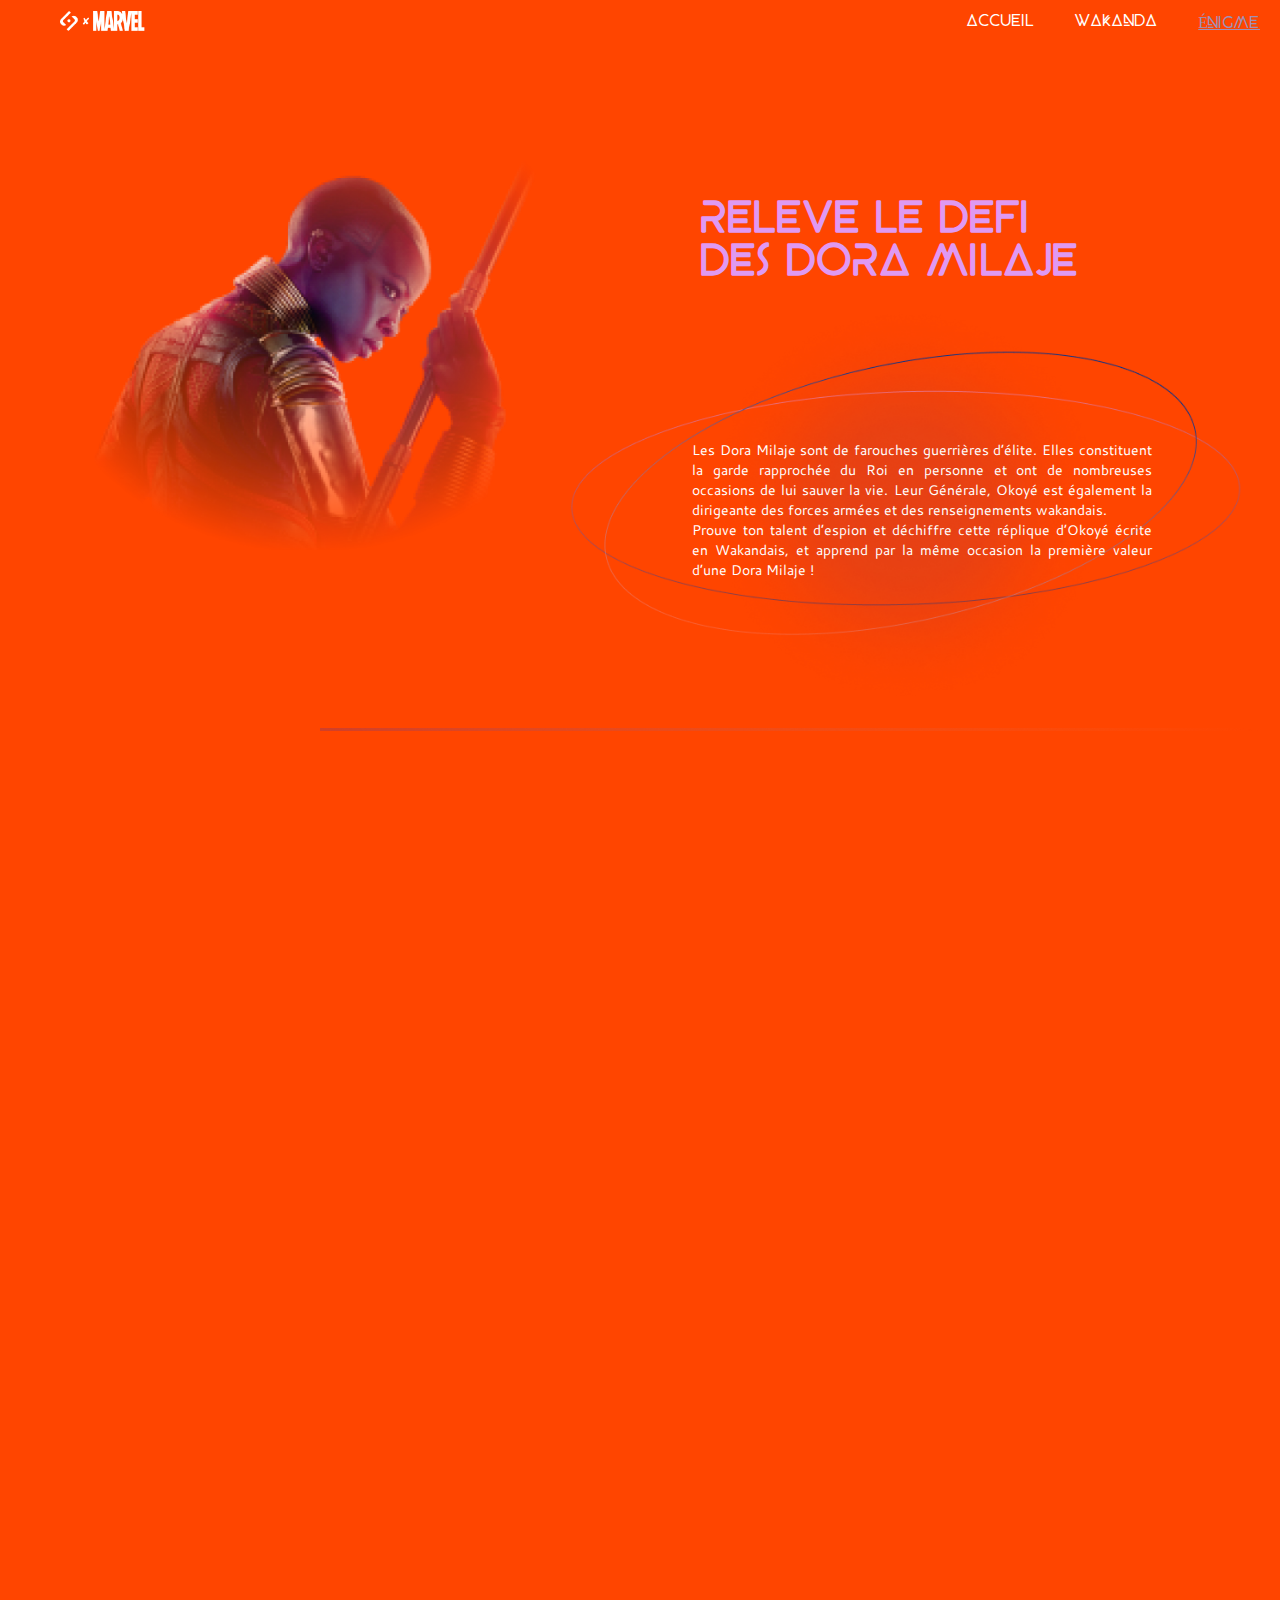
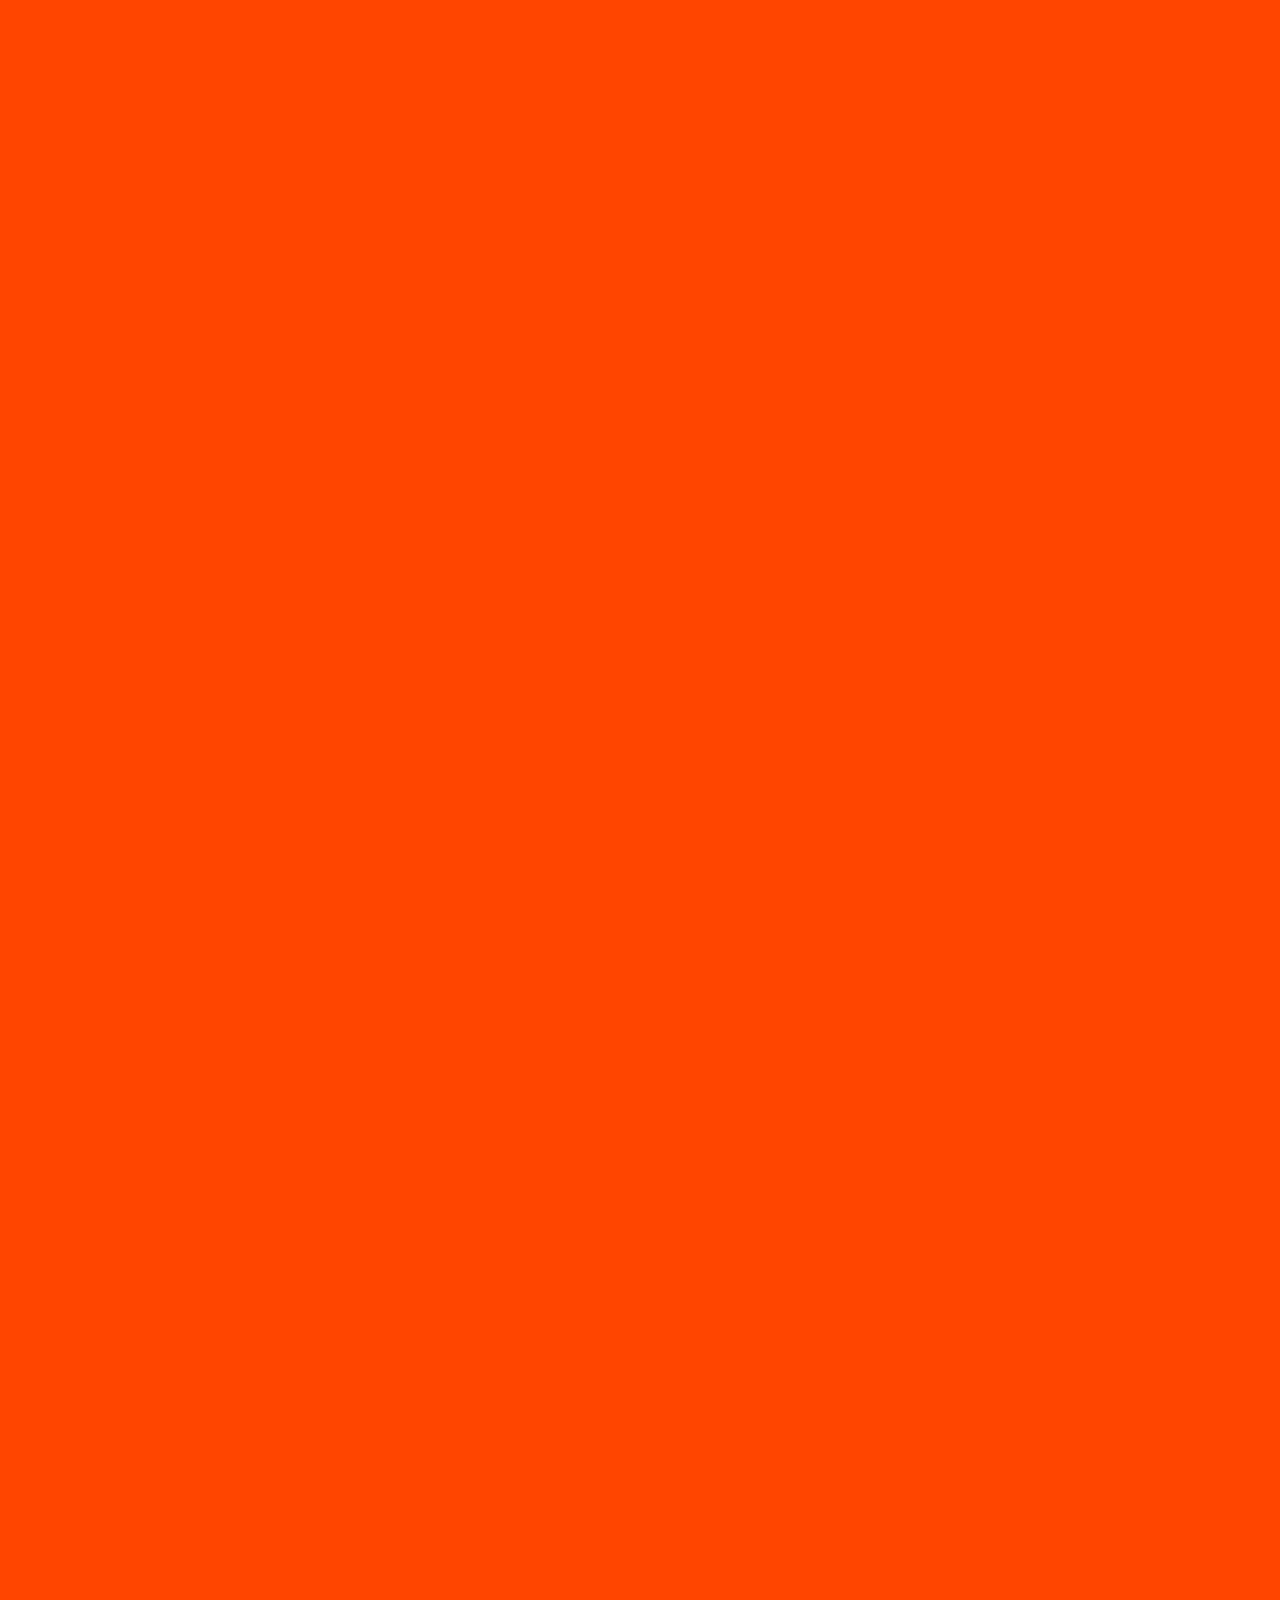
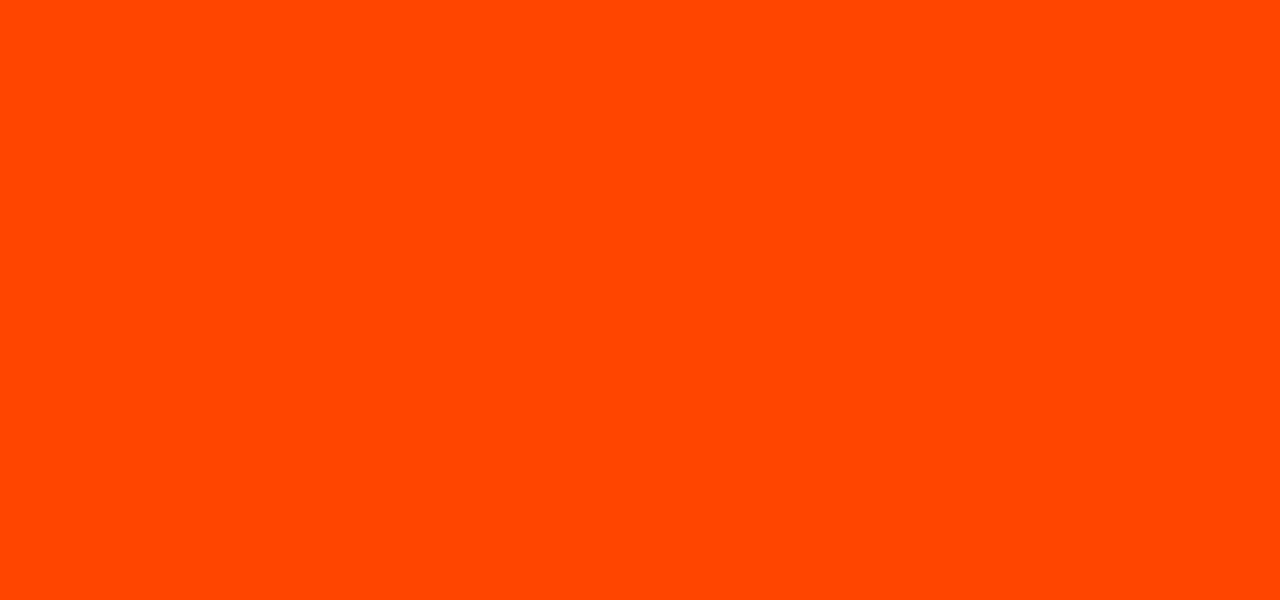
==== commit bd8233de: "sayna-htmlcss-blackpanther" ====
--- a/pages/enigme.html
+++ b/pages/enigme.html
@@ -7,6 +7,45 @@
     <title>Enigme</title>
   </head>
   <body>
-  
+    <!-- Section HEADER -->
+    <header class="container">
+      <nav class="navbar">
+          <a href="../index.html" class="logo"><img src="../assets/images/all-pages/footer2.png" alt="Logo"></a>
+          <ul>
+              <li><a href="/index.html">Accueil</a></li>
+              <li><a href="/pages/wakanda.html">Wakanda</a></li>
+              <li><a href="/pages/enigme.html" class="active">Énigme</a></li>
+          </ul>
+      </nav>
+  </header>
+  <main class="container">
+    <!--  Section ENIGME BANNER  -->
+    <section id="enigme-banner">
+      <article>
+        <img src="../assets/images/enigme/Pantherenigme1.png" alt="" class="pantherenigme1">
+      </article>
+      <article class="enigme-banner-item">
+        <div>
+          <h2>Releve le defi <br> des dora milaje</h2>
+        </div>
+        <div>
+          <img src="../assets/images/enigme/Pantherenigme2.png" alt="" class="pantherenigme2">
+        </div>
+        <div>
+          <p class="enigme-banner-citation">Les Dora Milaje sont de farouches guerrières d’élite. Elles constituent la garde 
+            rapprochée du Roi en personne et ont de nombreuses occasions de lui sauver la 
+            vie. Leur Générale, Okoyé est également la dirigeante des forces armées et des 
+            renseignements wakandais.<br>
+            Prouve ton talent d’espion et déchiffre cette réplique d’Okoyé écrite en Wakandais, 
+            et apprend par la même occasion la première valeur d’une Dora Milaje !</p>
+        </div>
+        <div>
+          <img src="../assets/images/enigme/Pantherenigme3.png" alt="" class="pantherenigme3"
+        </div>
+      </article>
+    </section>
+    <!-- Section CITATION -->
+     <section id="citation"></section>
+  </main>
   </body>
 </html>
--- a/assets/css/styles.css
+++ b/assets/css/styles.css
@@ -1,406 +1,1165 @@
 * {
-    margin: 0;
-    padding: 0;
-    box-sizing: border-box;
+  margin: 0;
+  padding: 0;
+  box-sizing: border-box;
 }
 
 /* Les différents polices */
 @font-face {
-    font-family: panthera;
-    src: url('../fonts/panthera.otf') format("opentype");
+  font-family: panthera;
+  src: url("../fonts/panthera.otf") format("opentype");
 }
 
 @font-face {
-    font-family: beyno;
-    src: url('../fonts/BEYNO.otf') format("opentype");
+  font-family: beyno;
+  src: url("../fonts/BEYNO.otf") format("opentype");
 }
 
 @font-face {
-    font-family: wakanda;
-    src: url('../fonts/WakandaForever-Regular.ttf') format("truetype");
+  font-family: wakanda;
+  src: url("../fonts/WakandaForever-Regular.ttf") format("truetype");
 }
 
 @font-face {
-    font-family: cantarell;
-    src: url('../fonts/Cantarell-Regular.ttf') format("truetype");
+  font-family: cantarell;
+  src: url("../fonts/Cantarell-Regular.ttf") format("truetype");
 }
 
 :root {
-    --white-color: #ffffff;
-    --dark-violet-color: #3d2da6;
-    --dark-blue-color: #07338c;
-    --dark-navy-blue-color: #021740;
-    --pale-pink-color: #f2cef2;
-    --lavender-color: #9e91b7;
-    --light-lavender-color: #df99f2;
-
-    --h1-font-size: 68px;
-    --h1-font-style: normal;
-
-    --h2-font-size: 32px;
-    --h2-font-style: normal;
-    
-    --h2-enigme-font-size: 43px;
-    --h2-enigme-font-style: normal;
-
-    --texte-enigme-font-size: 43px;
-    --texte-enigme-font-style: normal;
-
-    --texte-font-size: 16px;
-    --texte-font-style: normal;
-
-    --citation-font-size: 14px;
-    --citation-font-style: normal;
-
-    --footer-font-size: 10px;
-    --footer-font-style: normal;
+  --white-color: #ffffff;
+  --dark-violet-color: #3d2da6;
+  --dark-blue-color: #07338c;
+  --dark-navy-blue-color: #021740;
+  --pale-pink-color: #f2cef2;
+  --lavender-color: #9e91b7;
+  --light-lavender-color: #df99f2;
+
+  --h1-font-size: 68px;
+  --h1-font-style: normal;
+
+  --h2-font-size: 32px;
+  --h2-font-style: normal;
+
+  --h2-enigme-font-size: 43px;
+  --h2-enigme-font-style: normal;
+
+  --texte-enigme-font-size: 43px;
+  --texte-enigme-font-style: normal;
+
+  --texte-font-size: 16px;
+  --texte-font-style: normal;
+
+  --citation-font-size: 14px;
+  --citation-font-style: normal;
+
+  --footer-font-size: 10px;
+  --footer-font-style: normal;
 }
 
 body {
-    background-image: url('../images/all-pages/arrière_plan.png');
-    background-repeat: no-repeat;
-}
-
-
-/* body {
-  background-image: url(/assets/images/all-pages/arrière_plan.png);
-   background-position: top;
+  background-image: url("../images/all-pages/arrière_plan.png");
   background-repeat: no-repeat;
   background-size: cover;
-  height: 800px; 
-} */
-
+  height: 3800px;
+}
 
 /* Section HEADER */
 .scroll {
-    position: fixed;
+  position: fixed;
 }
 
 .vertical-line {
-    position: absolute;
-    top: 0;
-    bottom: 0;
-    width: 2px;
-    background-color: var(--lavender-color);
+  position: absolute;
+  top: 0;
+  bottom: 0;
+  width: 2px;
+  background-color: var(--lavender-color);
 }
 
 .vertical-line.left {
-    left: 20px;
-    height: 7.3cm;
+  left: 20px;
+  height: 7.3cm;
 }
 
 .vertical-line.right {
-    left: 40px;
-    height: 4cm;
+  left: 40px;
+  height: 4cm;
 }
 
 .icon-facebook {
-    position: absolute;
-    top: 10rem;
-    left: 30px;
+  position: absolute;
+  top: 10rem;
+  left: 30px;
 }
 
 .icon-instagram {
-    position: absolute;
-    top: 12rem;
-    left: 30px;
+  position: absolute;
+  top: 12rem;
+  left: 30px;
 }
 
 .icon-twitter {
-    position: absolute;
-    top: 14rem;
-    left: 30px;
+  position: absolute;
+  top: 14rem;
+  left: 30px;
 }
 
 .icon-tiktok {
-    position: absolute;
-    top: 16rem;
-    left: 30px;
+  position: absolute;
+  top: 16rem;
+  left: 30px;
 }
 
 .icon-facebook:hover,
 .icon-instagram:hover,
 .icon-twitter:hover,
 .icon-tiktok:hover {
-    background-color: var(--white-color);
+  background-color: var(--white-color);
 }
 
 .container {
-    margin: 0 auto;
+  margin: 0 auto;
 }
 
 .navbar {
-    display: flex;
-    align-items: center;
-    position: relative;
+  display: flex;
+  align-items: center;
+  position: relative;
 }
 
 .navbar .logo img {
-    height: 20px;
-    margin-left: 60px;
+  height: 20px;
+  margin-left: 60px;
 }
 
 .navbar ul {
-    list-style-type: none;
-    margin: 0;
-    padding: 0;
-    display: flex;
-    flex-grow: 1;
-    justify-content: flex-end;
-    font-family: beyno;
+  list-style-type: none;
+  margin: 0;
+  padding: 0;
+  display: flex;
+  flex-grow: 1;
+  justify-content: flex-end;
+  font-family: beyno;
 }
 
 .navbar li {
-    margin: 0;
+  margin: 0;
 }
 
 .navbar li a:hover {
-    color: var(--white-color);
-    text-decoration: underline;
+  color: var(--white-color);
+  text-decoration: underline;
 }
 
 .navbar li a.active {
-    color: var(--lavender-color);
-    text-decoration: underline;
+  color: var(--lavender-color);
+  text-decoration: underline;
 }
 
 /* Section BANNER */
-#banner .lien, #actors .lien {
-    color: var(--white-color);
+#banner .lien,
+#actors .lien {
+  color: var(--white-color);
 }
 
 .h1-banner {
-    font-family: panthera;
-    font-size: 68px;
-    color: var(--light-lavender-color);
-}
-
-.h2-banner, #actors .actor-title {
-    font-family: beyno;
-    font-size: 32px;
-    color: var(--light-lavender-color);
+  font-family: panthera;
+  font-size: var(--h1-font-size);
+  color: var(--light-lavender-color);
+}
+
+.h2-banner,
+#actors .actor-title {
+  font-family: beyno;
+  font-size: var(--h2-font-size);
+  color: var(--light-lavender-color);
 }
 
 /* Styles pour les grands ordinateurs de bureau */
 @media only screen and (min-width: 1200px) {
-    body {
-        background-color: orangered;
+  body {
+    background-color: orangered;
+  }
+
+/* DEBUT PAGES ACCUEIL */
+
+  /*  Section HEADER */
+  .navbar li a {
+    display: block;
+    color: var(--white-color);
+    text-align: center;
+    padding: 14px 20px;
+    text-decoration: none;
+  }
+
+  /* Section BANNER */
+  #banner {
+    display: flex;
+    justify-content: space-between;
+    padding-top: 60px;
+  }
+
+  #banner .text-banner {
+    margin-top: 8rem;
+    margin-left: 8rem;
+  }
+
+  #banner .para-banner {
+    padding-top: 20px;
+    font-family: cantarell;
+    text-align: justify;
+    font-size: var(--texte-font-size);
+    color: var(--white-color);
+  }
+
+  #banner .pantherhome1 {
+    width: 660px;
+  }
+
+  /* Section ACTORS */
+  #actors .actor-content {
+    display: flex;
+  }
+
+  #actors .actor-content-items {
+    display: flex;
+    text-align: justify;
+  }
+
+  #actors .actor-content-text {
+    margin-top: 20px;
+    padding: 4px 8px;
+    background-color: var(--dark-navy-blue-color);
+    color: var(--white-color);
+    width: 100%;
+    height: 86%;
+    font-family: cantarell;
+    text-align: justify;
+  }
+
+  #actors .pantherhome2 {
+    width: 200px;
+    margin-left: 100px;
+  }
+
+  #actors .pantherhome3 {
+    margin-top: 20px;
+    width: 170px;
+  }
+
+  #actors .pantherhome4 {
+    margin-top: 20px;
+    width: 125px;
+  }
+
+  /* Section HISTORY */
+
+  #history {
+    display: flex;
+    margin-left: 180px;
+    padding-top: 200px;
+  }
+
+  #history .history-content {
+    width: 40%;
+  }
+
+  #history .history-content-item {
+    text-align: justify;
+    color: var(--white-color);
+  }
+
+  #history .history-title {
+    font-family: beyno;
+    font-size: var(--h2-font-size);
+    color: var(--light-lavender-color);
+    padding-bottom: 20px;
+  }
+
+  #history .history-para {
+    padding-bottom: 30px;
+  }
+
+  #history .history-content-info {
+    background-color: var(--white-color);
+    width: 400px;
+    border-radius: 8px;
+  }
+
+  #history .history-content-info h3 {
+    text-align: center;
+    padding-bottom: 35px;
+  }
+
+  #history h3 {
+    padding-top: 150px;
+  }
+
+  #history .history-content-info .history-btn {
+    text-align: center;
+  }
+
+  #history .history-info {
+    padding-top: 35px;
+    padding-left: 70px;
+    padding-right: 70px;
+    padding-bottom: 70px;
+  }
+
+  #history .history-bold {
+    font-weight: bold;
+  }
+
+  #history .min {
+    font-size: 12px;
+  }
+
+  #history .pantherhome5 {
+    width: 200px;
+    margin-left: 100px;
+  }
+
+  #history .history-content-img {
+    position: relative;
+    margin-left: 180px;
+    margin-bottom: 100px;
+    font-family: cantarell;
+  }
+
+  #history .history-content-info {
+    position: absolute;
+  }
+
+  #history .img-history {
+    position: absolute;
+    bottom: 1568px;
+    z-index: 1;
+  }
+
+  #history .btn-history-btn {
+    background-color: var(--dark-blue-color);
+    color: var(--white-color);
+    text-decoration: none;
+    padding: 8px;
+    border-radius: 4px;
+  }
+  #history .pantherhome6 {
+    position: absolute;
+    top: 800px;
+  }
+
+  /* Section CONTACT */
+  #contact {
+    background-image: url("../images/accueil/Pantherhome7.png");
+    background-repeat: no-repeat;
+    background-size: cover;
+    height: 800px;
+  }
+
+  #contact article {
+    display: flex;
+    justify-content: center; /* Centre horizontalement */
+    padding: 200px;
+  }
+
+  #contact .contact-text {
+    text-align: center;
+  }
+
+  #contact form {
+    padding: 50px 100px;
+    border-radius: 152px;
+    font-family: cantarell;
+    background: linear-gradient(
+      to bottom,
+      var(--white-color) 0%,
+      rgba(255, 255, 255, 0) 100%
+    );
+  }
+
+  #contact input[type="text"],
+  #contact input[type="email"] {
+    width: 520px;
+    height: 56px;
+    border-radius: 38px;
+    background-color: transparent;
+    border: 1px solid var(--dark-navy-blue-color);
+    padding-left: 25px;
+  }
+
+  #contact textarea {
+    border-radius: 38px;
+    width: 520px;
+    height: 112px;
+    background-color: transparent;
+    border: 1px solid var(--dark-navy-blue-color);
+    padding-top: 10px;
+    padding-left: 25px;
+  }
+
+  #contact input[type="submit"] {
+    width: 174px;
+    height: 54px;
+    border-radius: 38px;
+    border: none;
+    cursor: pointer;
+    text-align: center;
+    background-color: var(--light-lavender-color);
+    color: var(--dark-navy-blue-color);
+    font-weight: bold;
+  }
+
+  #contact input[type="submit"]:hover {
+    box-shadow: 0px 0px 20px var(--dark-navy-blue-color);
+  }
+
+  #contact .btn-submit {
+    text-align: center;
+  }
+
+  #contact .contact-text {
+    padding-bottom: 25px;
+  }
+
+  #contact .contact-text-item {
+    padding-bottom: 10px;
+  }
+
+  /* Section FOOTER */
+
+  footer{
+    background-image: url('../images/all-pages/back_footer.png');
+    background-repeat: no-repeat;
+    background-size: cover;
+    height: 650px;
+   color: var(--white-color);
+   font-family: cantarell;
+  }
+
+  footer article{
+    display: flex;
+    justify-content: space-between;
+    margin: 0 auto;
+    width: 86%;
+    padding-top: 200px;
+  }
+
+  footer .footer-title{
+    font-size: 22px;
+    letter-spacing: 10px;
+  }
+
+  footer .footer-lien,  footer .footer-icon-reseau{
+    padding-top: 40px;
+  }
+
+  footer .footer-icon{
+    padding-left: 40px;
+  }
+  
+  footer .copyright{
+    padding-top: 180px;
+    font-size: var(--footer-font-size);
+  }
+
+  footer .footer1{
+    position: relative;
+  }
+
+  footer .footer2{
+    position: absolute;
+    top: 4000px;
+    left: 180px;
+    z-index: 1;
+  } 
+
+  /* FIN PAGES ACCUEIL */
+
+  /* DEBUT PAGES WAKANDA */
+
+  /* Section WAKANDA BANNER */
+   #wakanda-banner {
+    background-image: url('../images/wakanda/Pantherwakanda1.png');
+    background-position: bottom;
+    background-repeat: no-repeat;
+    background-size: cover;
+    height: 800px;
+  }
+
+  #wakanda-banner article{
+    padding-top: 18rem;
+    padding-left: 4rem;
+    text-align: justify;
+    width: 60%;
+  }
+
+  #wakanda-banner h2{
+    font-family: beyno;
+    font-size: var(--h1-font-size);
+    color: var(--light-lavender-color);
+  }
+
+  #wakanda-banner h3{
+    font-family: wakanda;
+    font-size: var(--h2-font-size);
+    color: var(--light-lavender-color);
+    padding-top: 15px;
+  }
+
+  #wakanda-banner p{
+    padding-top: 20px;
+    font-family: cantarell;
+    font-size: 16px;
+    color: var(--white-color);
+    width: 80%;
+  }
+
+   /* Section WAKANDA ABOUT */
+
+   #wakanda-about{
+    background-image: url('../images/wakanda/Pantherwakanda2.png');
+    background-repeat: no-repeat;
+    background-size: cover;
+    height: 800px; 
+    display: flex;
+    justify-content: space-around;   
+    padding-top: 100px;
+    font-size: var(--texte-font-size);
+   }
+
+   #wakanda-about article{
+    width: 40%;
+    text-align: justify;
+   }
+
+   #wakanda-about h2{
+    font-family: beyno;
+    font-size: var( --h2-font-size);
+    color: var(--light-lavender-color);
+    padding-bottom: 25px;
+   }
+
+   #wakanda-about p{
+    color: var(--white-color);
+    font-family: cantarell;
+    padding-bottom: 25px;
+   }
+
+   #wakanda-about .wakanda-about-lien {
+    background-color: var(--dark-violet-color);
+    padding-top: 50px;
+    padding-left: 25px;
+    padding-bottom: 100px;
+    margin-bottom: 25px;
+   }
+
+   #wakanda-about .wakanda-about-lien a{
+    color: var(--white-color);
+   }
+
+    /* Section FOOTER */
+
+    #wakanda-footer{
+      margin-top: 1600px;
     }
 
-    /*  Section HEADER */
-    .navbar li a {
-        display: block;
+    #wakanda-footer .footer1{
+      position: relative;
+    }
+
+    #wakanda-footer .footer2{
+      position: absolute;
+      top: 3600px;
+      left: 180px;
+      z-index: 1;
+    }
+
+     /* FIN PAGES WAKANDA */
+
+
+     /* DEBUT PAGES ENIGME */
+
+      /* Section BANNER  */
+      #enigme-banner {
+          display: flex;
+      }
+
+      #enigme-banner h2{
+        font-family: beyno;
+        font-size: var(--h2-enigme-font-size);
+        color: var(--light-lavender-color);
+        position: absolute;
+        top: 200px;
+        right: 200px;
+      }
+
+      #enigme-banner .pantherenigme1{
+        width: 200%;
+        margin-left: 50px;
+      }
+
+      #enigme-banner .pantherenigme2{
+        width: 70%;
+        padding-top: 250px;
+        margin-left: 250px;
+      }
+
+    
+      #enigme-banner .enigme-banner-citation{
         color: var(--white-color);
-        text-align: center;
-        padding: 14px 20px;
-        text-decoration: none;
+        font-family: cantarell;
+        font-size: var(--citation-font-size);
+        text-align: justify;
+        position: absolute;
+        top: 440px; 
+        right: 128px;
+        width: 460px;
+      }
+      
+     /* FIN PAGES ENIGME */
+}
+
+
+
+
+
+
+
+
+
+
+
+
+
+
+
+
+
+
+
+
+
+
+
+
+
+
+
+
+
+
+
+
+
+
+
+
+
+
+
+
+
+
+
+
+
+
+
+
+
+
+
+
+
+
+
+
+
+
+
+
+
+
+
+/* Styles pour les tablettes et petits ordinateurs portables */
+@media only screen and (min-width: 600px) and (max-width: 1200px) {
+  body {
+    background-color: darkorange;
+  }
+/* DEBUT PAGES ACCUEIL */
+
+  /*  Section HEADER */
+  .navbar li a {
+    display: block;
+    color: var(--white-color);
+    text-align: center;
+    padding: 14px 20px;
+    text-decoration: none;
+  }
+
+  /* Section BANNER */
+  #banner {
+    display: flex;
+    justify-content: space-between;
+    margin-top: 30px;
+  }
+
+  #banner .text-banner {
+    margin-top: 6rem;
+    margin-left: 6rem;
+  }
+
+  #banner .h1-banner {
+    font-size: 60px;
+  }
+
+  #banner .para-banner {
+    padding-top: 20px;
+    font-family: cantarell;
+    text-align: justify;
+    font-size: 16px;
+    color: var(--white-color);
+  }
+
+  #banner .pantherhome1 {
+    width: 600px;
+  }
+
+  /* Section ACTORS */
+  #actors .actor-content {
+    display: flex;
+  }
+
+  #actors .actor-content-items {
+    display: flex;
+    text-align: justify;
+  }
+
+  #actors .actor-title {
+    padding-bottom: 3px;
+  }
+
+  #actors .actor-content-text {
+    margin-top: 20px;
+    padding: 4px 8px;
+    background-color: var(--dark-navy-blue-color);
+    color: var(--white-color);
+    width: 100%;
+    height: 84%;
+    font-family: cantarell;
+    text-align: justify;
+    font-size: 14px;
+  }
+
+  #actors .pantherhome2 {
+    width: 200px;
+    margin-left: 100px;
+  }
+
+  #actors .pantherhome3 {
+    margin-top: 20px;
+    width: 170px;
+  }
+
+  #actors .pantherhome4 {
+    margin-top: 20px;
+    width: 125px;
+  }
+
+  /* Section HISTORY */
+
+  #history {
+    display: flex;
+    margin-left: 90px;
+    padding-top: 250px;
+  }
+
+  #history .history-content {
+    width: 40%;
+  }
+
+  #history .history-content-item {
+    text-align: justify;
+    color: var(--white-color);
+  }
+
+  #history .history-title {
+    font-family: beyno;
+    font-size: var(--h2-font-size);
+    color: var(--light-lavender-color);
+    padding-bottom: 20px;
+  }
+
+  #history .history-para {
+    padding-bottom: 30px;
+  }
+
+  #history .history-content-info {
+    background-color: var(--white-color);
+    width: 400px;
+    border-radius: 8px;
+  }
+
+  #history .history-content-info h3 {
+    text-align: center;
+    padding-bottom: 35px;
+  }
+
+  #history h3 {
+    padding-top: 150px;
+  }
+
+  #history .history-content-info .history-btn {
+    text-align: center;
+  }
+
+  #history .history-info {
+    padding-top: 35px;
+    padding-left: 70px;
+    padding-right: 70px;
+    padding-bottom: 70px;
+  }
+
+  #history .history-bold {
+    font-weight: bold;
+  }
+
+  #history .min {
+    font-size: 12px;
+  }
+
+  #history .pantherhome5 {
+    width: 200px;
+    margin-left: 100px;
+  }
+
+  #history .history-content-img {
+    position: relative;
+    margin-left: 180px;
+    margin-bottom: 100px;
+    font-family: cantarell;
+  }
+
+  #history .history-content-info {
+    position: absolute;
+  }
+
+  #history .img-history {
+    position: absolute;
+    bottom: 1700px;
+    z-index: 1;
+  }
+
+  #history .btn-history-btn {
+    background-color: var(--dark-blue-color);
+    color: var(--white-color);
+    text-decoration: none;
+    padding: 8px;
+    border-radius: 4px;
+  }
+
+  #history .pantherhome6 {
+    position: absolute;
+    top: 800px;
+  }
+
+  /* Section CONTACT */
+
+  #contact {
+    background-image: url("../images/accueil/Pantherhome7.png");
+    background-repeat: no-repeat;
+    background-size: cover;
+    height: 800px;
+  }
+
+  #contact article {
+    display: flex;
+    justify-content: center; /* Centre horizontalement */
+    padding: 200px;
+  }
+
+  #contact .contact-text {
+    text-align: center;
+  }
+
+  #contact form {
+    padding: 50px 100px;
+    border-radius: 152px;
+    font-family: cantarell;
+    background: linear-gradient(
+      to bottom,
+      var(--white-color) 0%,
+      rgba(255, 255, 255, 0) 100%
+    );
+  }
+
+  #contact input[type="text"],
+  #contact input[type="email"] {
+    width: 520px;
+    height: 56px;
+    border-radius: 38px;
+    background-color: transparent;
+    border: 1px solid var(--dark-navy-blue-color);
+    padding-left: 25px;
+  }
+
+  #contact textarea {
+    border-radius: 38px;
+    width: 520px;
+    height: 112px;
+    background-color: transparent;
+    border: 1px solid var(--dark-navy-blue-color);
+    padding-top: 10px;
+    padding-left: 25px;
+  }
+
+  #contact input[type="submit"] {
+    width: 174px;
+    height: 54px;
+    border-radius: 38px;
+    border: none;
+    cursor: pointer;
+    text-align: center;
+    background-color: var(--light-lavender-color);
+    color: var(--dark-navy-blue-color);
+    font-weight: bold;
+  }
+
+  #contact input[type="submit"]:hover {
+    box-shadow: 0px 0px 20px var(--dark-navy-blue-color);
+  }
+
+  #contact .btn-submit {
+    text-align: center;
+  }
+
+  #contact .contact-text {
+    padding-bottom: 25px;
+  }
+
+  #contact .contact-text-item {
+    padding-bottom: 10px;
+  }
+
+  /* Section FOOTER */
+  footer{
+    background-image: url('../images/all-pages/back_footer.png');
+    background-repeat: no-repeat;
+    background-size: cover;
+    height: 650px;
+   color: var(--white-color);
+   font-family: cantarell;
+  }
+
+  footer article{
+    display: flex;
+    justify-content: space-around;
+    margin: 0 auto;
+    /* width: 99%; */
+    padding-top: 200px;
+  }
+
+  footer .footer-title{
+    font-size: 22px;
+    letter-spacing: 10px;
+  }
+
+  footer .footer-lien,  footer .footer-icon-reseau{
+    padding-top: 40px;
+  }
+
+  footer .footer-icon{
+    padding-left: 40px;
+  }
+  
+  footer .copyright{
+    padding-top: 180px;
+    font-size: var(--footer-font-size);
+  }
+
+  footer .footer1{
+    position: relative;
+  }
+
+  footer .footer2{
+    position: absolute;
+    top: 4080px;
+    left: 100px;
+    z-index: 1;
+  }
+  /* FIN PAGES ACCUEIL */
+
+   /* DEBUT PAGES WAKANDA */
+
+  /* Section WAKANDA BANNER */
+  #wakanda-banner {
+    background-image: url(/assets/images/wakanda/Pantherwakanda1.png);
+    background-position: bottom;
+    background-repeat: no-repeat;
+    background-size: cover;
+    height: 800px;
+    font-size: var(--texte-font-size);
+  }
+
+  #wakanda-banner article{
+    padding-top: 18rem;
+    padding-left: 4rem;
+    text-align: justify;
+    width: 68%;
+  }
+
+  #wakanda-banner h2{
+    font-family: beyno;
+    font-size: var(--h1-font-size);
+    color: var(--light-lavender-color);
+  }
+
+  #wakanda-banner h3{
+    font-family: wakanda;
+    font-size: var(--h2-font-size);
+    color: var(--light-lavender-color);
+    padding-top: 15px;
+  }
+
+  #wakanda-banner p{
+    padding-top: 20px;
+    font-family: cantarell;
+    font-size: 16px;
+    color: var(--white-color);
+    width: 80%;
+  }
+
+   /* Section WAKANDA ABOUT */
+   #wakanda-about{
+    background-image: url('../images/wakanda/Pantherwakanda2.png');
+    background-repeat: no-repeat;
+    background-size: cover;
+    height: 800px; 
+    display: flex;
+    justify-content: space-around;   
+    padding-top: 100px;
+  
+   }
+
+   #wakanda-about article{
+    width: 40%;
+    text-align: justify;
+   }
+
+   #wakanda-about h2{
+    font-family: beyno;
+    font-size: var( --h2-font-size);
+    color: var(--light-lavender-color);
+    padding-bottom: 25px;
+   }
+
+   #wakanda-about p{
+    color: var(--white-color);
+    font-family: cantarell;
+    padding-bottom: 25px;
+   }
+
+   #wakanda-about .wakanda-about-lien {
+    background-color: var(--dark-violet-color);
+    padding-top: 50px;
+    padding-left: 25px;
+    padding-bottom: 100px;
+    margin-bottom: 25px;
+   }
+
+   #wakanda-about .wakanda-about-lien a{
+    color: var(--white-color);
+   }
+
+    /* Section FOOTER de la PAGES WAKANDA*/
+
+    #wakanda-footer{
+      margin-top: 1800px;
     }
 
-    /* Section BANNER */
-    #banner {
-        display: flex;
-        justify-content: space-between;
-        padding-top: 60px;
+    #wakanda-footer .footer1{
+      position: relative;
     }
 
-    #banner .text-banner {
-        margin-top: 8rem;
-        margin-left: 8rem;
+    #wakanda-footer .footer2{
+      position: absolute;
+      top: 3800px;
+      left: 100px;
+      z-index: 1;
     }
 
-    #banner .para-banner {
-        padding-top: 20px;
-        font-family: cantarell;
-        text-align: justify;
-        font-size: 16px;
-        color: var(--white-color);
-    }
-
-    #banner .pantherhome1 {
-        width: 660px;
-    }
-
-     /* Section ACTORS */
-    #actors .actor-content{
+     /* FIN PAGES WAKANDA */
+
+     
+     /* DEBUT PAGES ENIGME */
+      /* Section BANNER  */
+      #enigme-banner {
         display: flex;
     }
 
-    #actors .actor-content-items{
-        display: flex;
-        text-align: justify;
+    #enigme-banner h2{
+      font-family: beyno;
+      font-size: var(--h2-enigme-font-size);
+      color: var(--light-lavender-color);
+      position: absolute;
+      top: 200px;
+      right: 200px;
     }
 
-    #actors .actor-content-text{
-        margin-top: 20px;
-        padding: 4px 8px;
-        background-color: var(--dark-navy-blue-color);
-        color: var(--white-color);
-        width: 100%;
-        height: 86%;
-        font-family: cantarell;
-        text-align: justify;
+    #enigme-banner .pantherenigme1{
+      width: 350%;
+      margin-left: 50px;
     }
 
-    #actors .pantherhome2{
-        width: 200px;
-        margin-left: 100px;
+    #enigme-banner .pantherenigme2{
+      width: 70%;
+      padding-top: 250px;
+      margin-left: 250px;
     }
 
-    #actors .pantherhome3{
-        margin-top: 20px;
-        width: 170px;
+  
+    #enigme-banner .enigme-banner-citation{
+      color: var(--white-color);
+      font-family: cantarell;
+      font-size: var(--citation-font-size);
+      text-align: justify;
+      position: absolute;
+      top: 440px; 
+      right: 128px;
+      width: 460px;
     }
-
-    #actors .pantherhome4{
-        margin-top: 20px;
-        width: 125px;
-    }
-
-    /* Section HISTORY */
-}
-
-
-
-
-
-
-
-
-
-
-
-
-
-
-
-
-
-
-
-
-
-
-
-
-
-
-
-
-
-
-
-
-
-
-
-
-
-
-
-
-
-
-
-
-
-
-
-
-
-
-
-
-
-
-
-
-
-/* Styles pour les tablettes et petits ordinateurs portables */
-@media only screen and (min-width: 600px) and (max-width: 1200px) {
-    body {
-        background-color: darkorange;
-    }
-
-    /*  Section HEADER */
-    .navbar li a {
-        display: block;
-        color: var(--white-color);
-        text-align: center;
-        padding: 14px 20px;
-        text-decoration: none;
-    }
-
-    /* Section BANNER */
-    #banner {
-        display: flex;
-        justify-content: space-between;
-        margin-top: 30px;
-    }
-
-    #banner .text-banner {
-        margin-top: 6rem;
-        margin-left: 6rem;
-    }
-
-    #banner .h1-banner{
-        font-size: 60px;
-    }
-
-    #banner .para-banner {
-        padding-top: 20px;
-        font-family: cantarell;
-        text-align: justify;
-        font-size: 16px;
-        color: var(--white-color);
-    }
-
-    #banner .pantherhome1 {
-        width: 600px;
-    }
-
-     /* Section ACTORS */
-    #actors .actor-content{
-        display: flex;
-    }
-
-    #actors .actor-content-items{
-        display: flex;
-        text-align: justify;
-    }
-
-    #actors .actor-title{
-        padding-bottom: 3px;
-    }
-
-    #actors .actor-content-text{
-        margin-top: 20px;
-        padding: 4px 8px;
-        background-color: var(--dark-navy-blue-color);
-        color: var(--white-color);
-        width: 100%;
-        height: 84%;
-        font-family: cantarell;
-        text-align: justify;
-        font-size: 14px;
-    }
-
-    #actors .pantherhome2{
-        width: 200px;
-        margin-left: 100px;
-    }
-
-    #actors .pantherhome3{
-        margin-top: 20px;
-        width: 170px;
-    }
-
-    #actors .pantherhome4{
-        margin-top: 20px;
-        width: 125px;
-    }
-
-    /* Section HISTORY */
-}
+     /* FIN PAGES ENIGME */
+}
+
+
+
+
+
+
+
+
+
+
+
+
+
+
+
+
+
+
+
+
+
+
+
+
+
+
+
+
+
+
 
 
 
@@ -449,56 +1208,368 @@
 
 /* Styles pour les petits appareils comme les téléphones portables */
 @media only screen and (max-width: 600px) {
-    body {
-        background-color: orange;
+  body {
+    background-color: #0a0c0f;
+  }
+/* DEBUT PAGES ACCUEIL */
+
+  /*  Section HEADER */
+  .navbar li a {
+    display: block;
+    color: var(--white-color);
+    text-align: center;
+    padding: 7px 10px;
+    text-decoration: none;
+  }
+
+  /* Section BANNER */
+  #banner .text-banner {
+    margin-top: 6rem;
+    margin-left: 6rem;
+  }
+
+  #banner .h1-banner {
+    font-size: 50px;
+  }
+
+  #banner .para-banner {
+    padding-top: 20px;
+    font-family: cantarell;
+    text-align: justify;
+    font-size: 16px;
+    color: var(--white-color);
+  }
+
+  #banner .pantherhome1 {
+    width: 400px;
+    margin-left: 100px;
+  }
+
+  /* Section ACTORS */
+  #actors .actor-content {
+    margin-left: 25%;
+  }
+
+  #actors .actor-content-text {
+    font-family: cantarell;
+    text-align: justify;
+    padding: 25px;
+    color: var(--white-color);
+    background-color: var(--dark-navy-blue-color);
+    font-size: 16px;
+  }
+
+  /* Section HISTORY */
+  #history {
+    margin: 80px;
+  }
+
+  #history .history-content-item {
+    width: 100%;
+    margin-left: 50px;
+    margin-right: 50px;
+    text-align: justify;
+    color: var(--white-color);
+  }
+
+  #history .history-title {
+    font-family: beyno;
+    font-size: var(--h2-font-size);
+    color: var(--light-lavender-color);
+    padding-bottom: 20px;
+  }
+
+  #history .history-para {
+    padding-bottom: 30px;
+  }
+
+  #history .history-content-info {
+    background-color: var(--white-color);
+    width: 400px;
+    border-radius: 8px;
+  }
+
+  #history .history-content-info h3 {
+    text-align: center;
+    padding-bottom: 35px;
+  }
+
+  #history h3 {
+    padding-top: 150px;
+  }
+
+  #history .history-content-info .history-btn {
+    text-align: center;
+  }
+
+  #history .history-info {
+    padding-top: 35px;
+    padding-left: 70px;
+    padding-right: 70px;
+    padding-bottom: 70px;
+  }
+
+  #history .history-bold {
+    font-weight: bold;
+  }
+
+  #history .min {
+    font-size: 12px;
+  }
+
+  #history .pantherhome5 {
+    width: 200px;
+    margin-left: 100px;
+  }
+
+  #history .history-content-img {
+    font-family: cantarell;
+  }
+
+  #history .img-history {
+    z-index: 1;
+    position: relative;
+    top: 150px;
+  }
+
+  #history .btn-history-btn {
+    background-color: var(--dark-blue-color);
+    color: var(--white-color);
+    text-decoration: none;
+    padding: 8px;
+    border-radius: 4px;
+  }
+
+  #history .pantherhome6 {
+    position: absolute;
+    top: 5300px;
+  }
+
+  /* Section CONTACT */
+  #contact {
+    margin-top: 700px;
+    background-image: url("../images/accueil/Pantherhome7.png");
+    background-repeat: no-repeat;
+    background-size: cover;
+    height: 800px;
+    font-size: var(--texte-font-size);
+  }
+
+  #contact article {
+    display: flex;
+    justify-content: center;
+    padding: 200px;
+  }
+
+  #contact .contact-text {
+    text-align: center;
+  }
+
+  #contact form {
+    padding: 50px 100px;
+    border-radius: 52px;
+    font-family: cantarell;
+    background: linear-gradient(
+      to bottom,
+      var(--white-color) 0%,
+      rgba(255, 255, 255, 0) 100%
+    );
+  }
+
+  #contact input[type="text"],
+  #contact input[type="email"] {
+    width: 150px;
+    height: 56px;
+    border-radius: 38px;
+    background-color: transparent;
+    border: 1px solid var(--dark-navy-blue-color);
+    padding-left: 25px;
+  }
+
+  #contact textarea {
+    border-radius: 38px;
+    width: 150px;
+    height: 112px;
+    background-color: transparent;
+    border: 1px solid var(--dark-navy-blue-color);
+    padding-top: 10px;
+    padding-left: 25px;
+  }
+
+  #contact input[type="submit"] {
+    width: 104px;
+    height: 54px;
+    border-radius: 38px;
+    border: none;
+    cursor: pointer;
+    text-align: center;
+    background-color: var(--light-lavender-color);
+    color: var(--dark-navy-blue-color);
+    font-weight: bold;
+  }
+
+  #contact input[type="submit"]:hover {
+    box-shadow: 0px 0px 20px var(--dark-navy-blue-color);
+  }
+
+  #contact .btn-submit {
+    text-align: center;
+  }
+
+  #contact .contact-text {
+    padding-bottom: 25px;
+  }
+
+  #contact .contact-text-item {
+    padding-bottom: 10px;
+  }
+
+  /* Section FOOTER */
+  footer{
+    background-image: url('../images/all-pages/back_footer.png');
+    background-repeat: no-repeat;
+    background-size: cover;
+    color: var(--white-color);
+    font-family: cantarell;
+}
+
+footer article{
+  padding-top: 200px;
+  padding-left: 100px;
+}
+
+footer .footer-title{
+  font-size: 22px;
+  letter-spacing: 10px;
+}
+
+footer .footer-lien,  footer .footer-icon-reseau{
+  padding-top: 40px;
+}
+
+footer .footer-icon{
+  padding-left: 40px;
+}
+
+footer .copyright{
+  padding-top: 90px;
+  padding-bottom: 90px;
+  font-size: var(--footer-font-size);
+}
+
+footer .footer1{
+  position: relative;
+}
+
+footer .footer2{
+  position: absolute;
+  top: 7060px;
+  left: 180px;
+  z-index: 1;
+}
+
+/* FIN PAGES ACCUEIL */
+
+ /* DEBUT PAGES WAKANDA */
+
+  /* Section WAKANDA BANNER */
+  #wakanda-banner {
+    background-image: url(/assets/images/wakanda/Pantherwakanda1.png);
+    background-position: bottom;
+    background-repeat: no-repeat;
+    background-size: cover;
+    height: 800px;
+  }
+
+  #wakanda-banner article{
+    padding-top: 14rem;
+    padding-left: 2rem;
+    text-align: justify;
+    width: 90%;
+  }
+
+  #wakanda-banner h2{
+    font-family: beyno;
+    font-size: var(--h1-font-size);
+    color: var(--light-lavender-color);
+  }
+
+  #wakanda-banner h3{
+    font-family: wakanda;
+    font-size: var(--h2-font-size);
+    color: var(--light-lavender-color);
+    padding-top: 15px;
+  }
+
+  #wakanda-banner p{
+    padding-top: 20px;
+    font-family: cantarell;
+    font-size: 16px;
+    color: var(--white-color);
+    width: 80%;
+  }
+
+  /* Section WAKANDA ABOUT */
+
+  #wakanda-about{
+    background-image: url('../images/wakanda/Pantherwakanda2.png');
+    background-repeat: no-repeat;
+    background-size: cover;
+    height: 400px; 
+    padding-top: 100px;
+   }
+
+   #wakanda-about article{
+    padding: 25px;
+    text-align: justify;
+   }
+
+   #wakanda-about h2{
+    font-family: beyno;
+    font-size: var( --h2-font-size);
+    color: var(--light-lavender-color);
+    padding-bottom: 25px;
+   }
+
+   #wakanda-about p{
+    color: var(--white-color);
+    font-family: cantarell;
+    padding-bottom: 25px;
+   }
+
+   #wakanda-about .wakanda-about-lien {
+    background-color: var(--dark-violet-color);
+    padding-top: 50px;
+    padding-left: 25px;
+    padding-bottom: 100px;
+    margin-bottom: 25px;
+   }
+
+   #wakanda-about .wakanda-about-lien a{
+    color: var(--white-color);
+   }
+
+    /* Section FOOTERde la PAGES WAKANDA */
+
+    #wakanda-footer{
+      margin-top: 4300px;
     }
 
-    /*  Section HEADER */
-    .navbar li a {
-        display: block;
-        color: var(--white-color);
-        text-align: center;
-        padding: 7px 10px;
-        text-decoration: none;
+    #wakanda-footer .footer1{
+      position: relative;
     }
 
-    /* Section BANNER */
-    #banner .text-banner {
-        margin-top: 6rem;
-        margin-left: 6rem;
+    #wakanda-footer .footer2{
+      position: absolute;
+      top: 5900px;
+      left: 180px;
+      z-index: 1;
     }
 
-    #banner .h1-banner{
-        font-size: 50px;
-    }
-
-
-    #banner .para-banner {
-        padding-top: 20px;
-        font-family: cantarell;
-        text-align: justify;
-        font-size: 16px;
-        color: var(--white-color);
-    }
-
-    #banner .pantherhome1 {
-        width: 400px;
-        margin-left: 100px;
-    }
-
-    /* Section ACTORS */
-    #actors .actor-content{
-       margin-left: 25%;
-    }
-
-    #actors .actor-content-text{
-        font-family: cantarell;
-        text-align: justify;
-        padding: 25px;
-        color: var(--white-color);
-        background-color: var(--dark-navy-blue-color);
-        font-size: 16px;
-    }
-    
-    /* Section HISTORY */
+     /* FIN PAGES WAKANDA */
+     
+     /* DEBUT PAGES ENIGME */
+      /* Section BANNER  */
+      
+     /* FIN PAGES ENIGME */
 }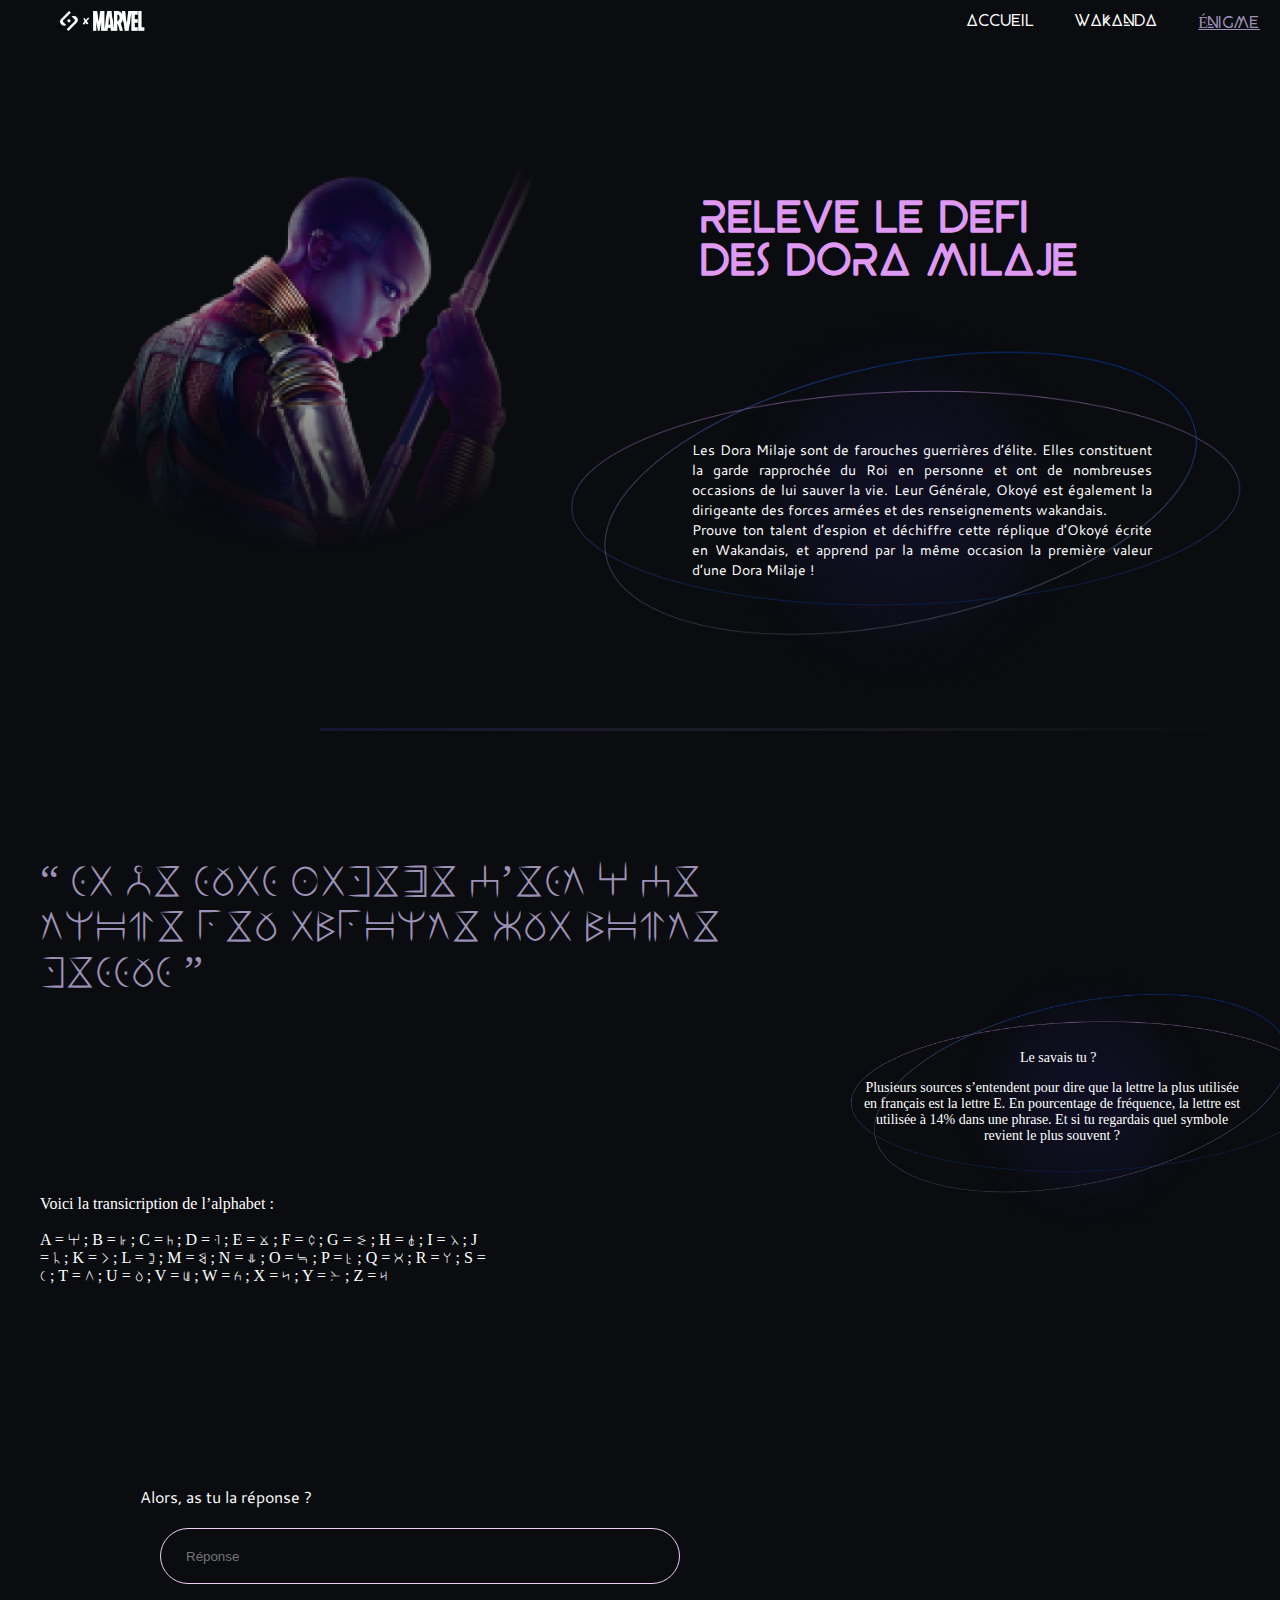
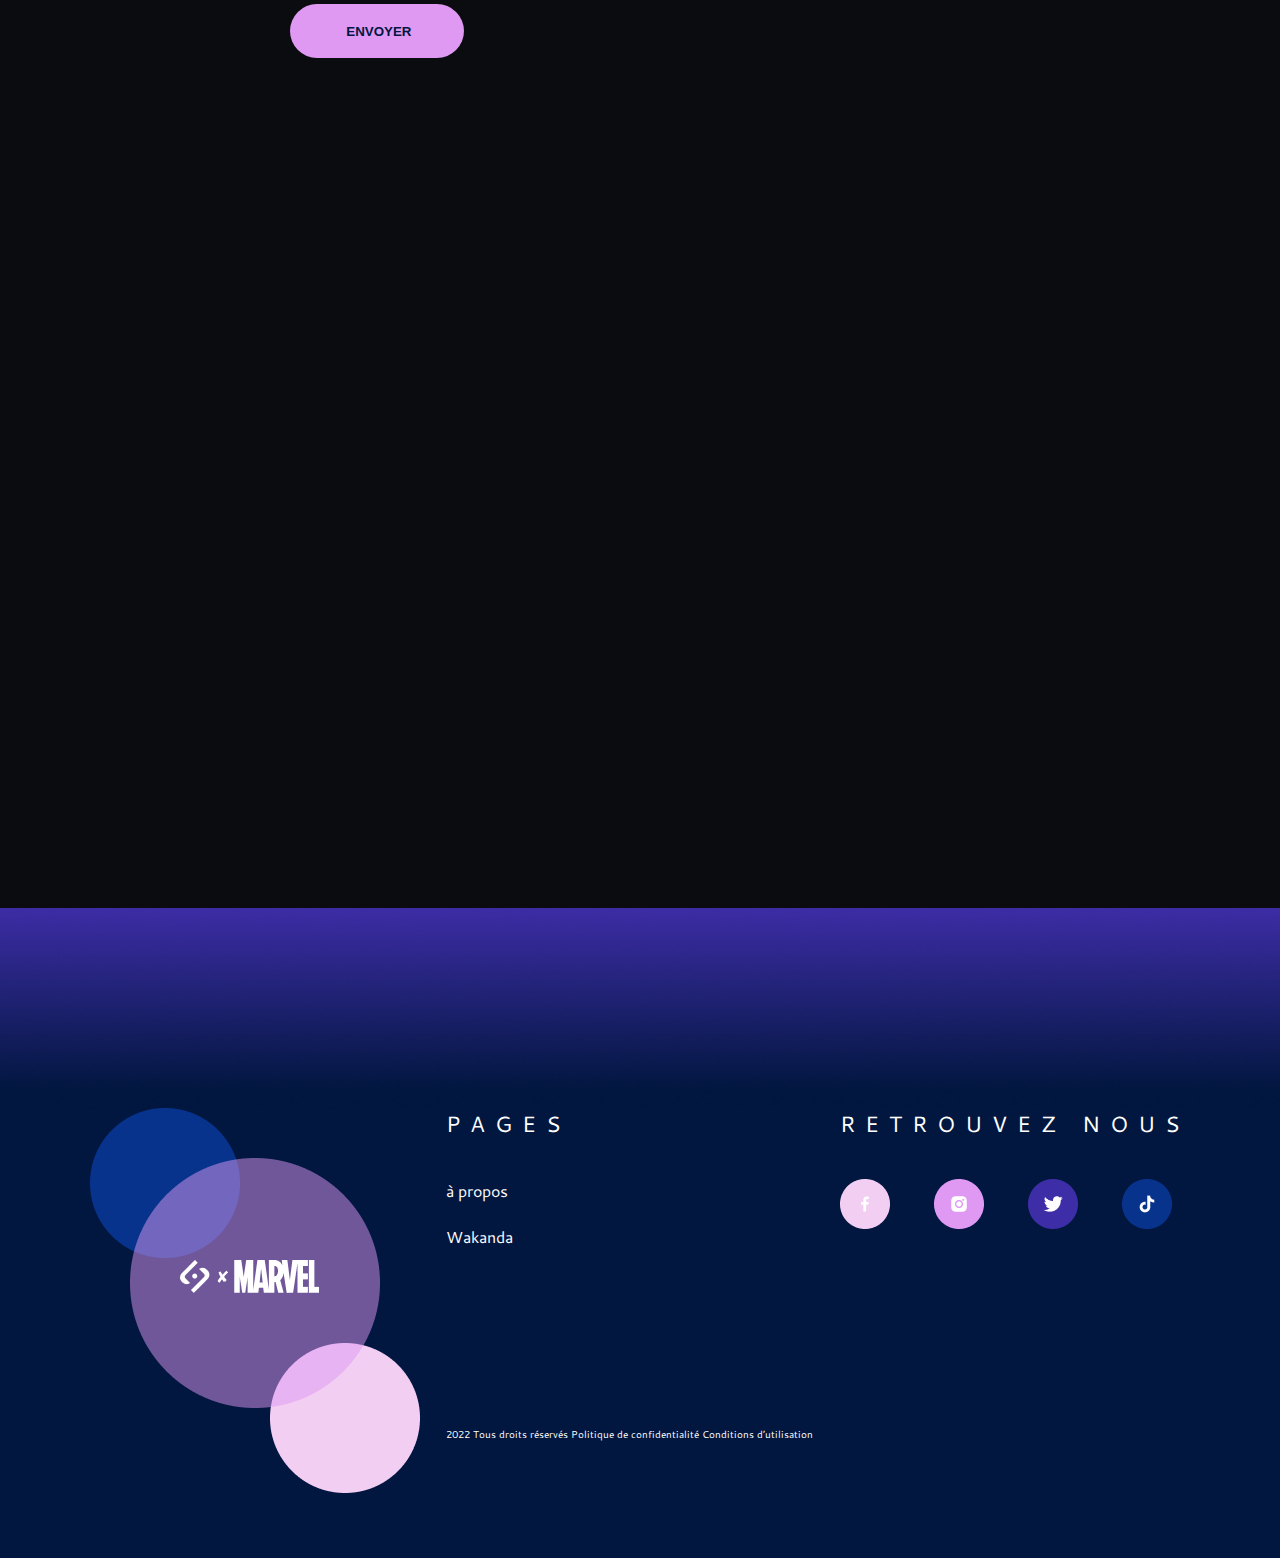
==== commit 13ef9193: "sayna-htmlcss-blackpanther" ====
--- a/pages/enigme.html
+++ b/pages/enigme.html
@@ -1,22 +1,24 @@
 <!DOCTYPE html>
 <html lang="en">
-  <head>
-    <meta charset="UTF-8" />
-    <meta name="viewport" content="width=device-width, initial-scale=1.0" />
-    <link rel="stylesheet" href="/assets/css/styles.css" />
-    <title>Enigme</title>
-  </head>
-  <body>
-    <!-- Section HEADER -->
-    <header class="container">
-      <nav class="navbar">
-          <a href="../index.html" class="logo"><img src="../assets/images/all-pages/footer2.png" alt="Logo"></a>
-          <ul>
-              <li><a href="/index.html">Accueil</a></li>
-              <li><a href="/pages/wakanda.html">Wakanda</a></li>
-              <li><a href="/pages/enigme.html" class="active">Énigme</a></li>
-          </ul>
-      </nav>
+
+<head>
+  <meta charset="UTF-8" />
+  <meta name="viewport" content="width=device-width, initial-scale=1.0" />
+  <link rel="stylesheet" href="/assets/css/styles.css" />
+  <title>Enigme</title>
+</head>
+
+<body>
+  <!-- Section HEADER -->
+  <header class="container">
+    <nav class="navbar">
+      <a href="../index.html" class="logo"><img src="../assets/images/all-pages/footer2.png" alt="Logo"></a>
+      <ul>
+        <li><a href="/index.html">Accueil</a></li>
+        <li><a href="/pages/wakanda.html">Wakanda</a></li>
+        <li><a href="/pages/enigme.html" class="active">Énigme</a></li>
+      </ul>
+    </nav>
   </header>
   <main class="container">
     <!--  Section ENIGME BANNER  -->
@@ -32,20 +34,95 @@
           <img src="../assets/images/enigme/Pantherenigme2.png" alt="" class="pantherenigme2">
         </div>
         <div>
-          <p class="enigme-banner-citation">Les Dora Milaje sont de farouches guerrières d’élite. Elles constituent la garde 
-            rapprochée du Roi en personne et ont de nombreuses occasions de lui sauver la 
-            vie. Leur Générale, Okoyé est également la dirigeante des forces armées et des 
+          <p class="enigme-banner-citation">Les Dora Milaje sont de farouches guerrières d’élite. Elles constituent la
+            garde
+            rapprochée du Roi en personne et ont de nombreuses occasions de lui sauver la
+            vie. Leur Générale, Okoyé est également la dirigeante des forces armées et des
             renseignements wakandais.<br>
-            Prouve ton talent d’espion et déchiffre cette réplique d’Okoyé écrite en Wakandais, 
+            Prouve ton talent d’espion et déchiffre cette réplique d’Okoyé écrite en Wakandais,
             et apprend par la même occasion la première valeur d’une Dora Milaje !</p>
         </div>
         <div>
-          <img src="../assets/images/enigme/Pantherenigme3.png" alt="" class="pantherenigme3"
+          <img src="../assets/images/enigme/Pantherenigme3.png" alt="" class="pantherenigme3">
         </div>
       </article>
     </section>
     <!-- Section CITATION -->
-     <section id="citation"></section>
+    <section id="citation">
+      <article class="enigme">
+        <p class="text-enigme">
+          “ SI JE SUIS FIDELE C’EST A CE TRONE
+          PEU IMPORTE QUI MONTE DESSUS ”
+        </p>
+        <p class="para-lettre-wakanda">
+          <span class="title-citation-1">Voici la transicription de l’alphabet :</span><br><br>
+          A = <span class="lettre-wakanda">A</span> ; B = <span class="lettre-wakanda">b</span> ;
+          C = <span class="lettre-wakanda">c</span> ; D = <span class="lettre-wakanda">d</span> ;
+          E = <span class="lettre-wakanda">e</span> ; F = <span class="lettre-wakanda">f</span> ;
+          G = <span class="lettre-wakanda">g</span> ; H = <span class="lettre-wakanda">h</span> ;
+          I = <span class="lettre-wakanda">i</span> ; J = <span class="lettre-wakanda">j</span> ;
+          K = <span class="lettre-wakanda">k</span> ; L = <span class="lettre-wakanda">l</span> ;
+          M = <span class="lettre-wakanda">m</span> ; N = <span class="lettre-wakanda">n</span> ;
+          O = <span class="lettre-wakanda">o</span> ; P = <span class="lettre-wakanda">p</span> ;
+          Q = <span class="lettre-wakanda">q</span> ; R = <span class="lettre-wakanda">r</span> ;
+          S = <span class="lettre-wakanda">s</span> ; T = <span class="lettre-wakanda">t</span> ;
+          U = <span class="lettre-wakanda">u</span> ; V = <span class="lettre-wakanda">v</span> ;
+          W = <span class="lettre-wakanda">w</span> ; X = <span class="lettre-wakanda">x</span> ;
+          Y = <span class="lettre-wakanda">y</span> ; Z = <span class="lettre-wakanda">z</span>
+        </p>
+        <form action="">
+          <div>
+            <label for="ask">Alors, as tu la réponse ?</label><br>
+            <input type="text" placeholder="Réponse" id="ask">
+          </div>
+          <div class="btn-submit">
+            <input type="submit" value=" ENVOYER" />
+          </div>
+        </form>
+      </article>
+      <article class="img-citation">
+        <img src="../assets/images/enigme/Pantherenigme2.png" alt="" class="pantherenigme2">
+        <span class="title-citation">Le savais tu ?</span>
+        <p class="citation">
+          Plusieurs sources s’entendent pour dire que la lettre la plus utilisée en français est
+          la lettre E. En pourcentage de fréquence, la lettre est utilisée à 14% dans une
+          phrase. Et si tu regardais quel symbole revient le plus souvent ?
+        </p>
+      </article>
+    </section>
   </main>
-  </body>
-</html>
+
+  <footer id="enigme-footer">
+    <article>
+      <div>
+        <div class="footer1">
+          <img src="../assets/images/all-pages/footer1.png" alt="">
+        </div>
+        <div class="footer2">
+          <img src="../assets/images/all-pages/footer2.png" alt="">
+        </div>
+      </div>
+      <div>
+        <p class="footer-title">PAGES</p>
+        <div class="footer-lien">
+          <p>à propos</p>
+          <br>
+          <p>Wakanda</p>
+        </div>
+        <div class="copyright">
+          <p>2022 Tous droits réservés Politique de confidentialité Conditions d’utilisation</p>
+        </div>
+      </div>
+      <div>
+        <p class="footer-title">RETROUVEZ NOUS </p>
+        <div class="footer-icon-reseau">
+          <img src="../assets/images/all-pages/footer3.png" alt="">
+          <img src="../assets/images/all-pages/footer4.png" alt="" class="footer-icon">
+          <img src="../assets/images/all-pages/footer5.png" alt="" class="footer-icon">
+          <img src="../assets/images/all-pages/footer6.png" alt="" class="footer-icon">
+        </div>
+      </div>
+    </article>
+</body>
+
+</html>--- a/assets/css/styles.css
+++ b/assets/css/styles.css
@@ -60,7 +60,7 @@
   background-image: url("../images/all-pages/arrière_plan.png");
   background-repeat: no-repeat;
   background-size: cover;
-  height: 3800px;
+  height: 800px;
 }
 
 /* Section HEADER */
@@ -178,10 +178,10 @@
 /* Styles pour les grands ordinateurs de bureau */
 @media only screen and (min-width: 1200px) {
   body {
-    background-color: orangered;
-  }
-
-/* DEBUT PAGES ACCUEIL */
+    background-color: #0a0c0f;
+  }
+
+  /* DEBUT PAGES ACCUEIL */
 
   /*  Section HEADER */
   .navbar li a {
@@ -343,6 +343,7 @@
     padding: 8px;
     border-radius: 4px;
   }
+
   #history .pantherhome6 {
     position: absolute;
     top: 800px;
@@ -358,7 +359,8 @@
 
   #contact article {
     display: flex;
-    justify-content: center; /* Centre horizontalement */
+    justify-content: center;
+    /* Centre horizontalement */
     padding: 200px;
   }
 
@@ -370,11 +372,9 @@
     padding: 50px 100px;
     border-radius: 152px;
     font-family: cantarell;
-    background: linear-gradient(
-      to bottom,
-      var(--white-color) 0%,
-      rgba(255, 255, 255, 0) 100%
-    );
+    background: linear-gradient(to bottom,
+        var(--white-color) 0%,
+        rgba(255, 255, 255, 0) 100%);
   }
 
   #contact input[type="text"],
@@ -427,16 +427,16 @@
 
   /* Section FOOTER */
 
-  footer{
+  footer {
     background-image: url('../images/all-pages/back_footer.png');
     background-repeat: no-repeat;
     background-size: cover;
     height: 650px;
-   color: var(--white-color);
-   font-family: cantarell;
-  }
-
-  footer article{
+    color: var(--white-color);
+    font-family: cantarell;
+  }
+
+  footer article {
     display: flex;
     justify-content: space-between;
     margin: 0 auto;
@@ -444,41 +444,42 @@
     padding-top: 200px;
   }
 
-  footer .footer-title{
+  footer .footer-title {
     font-size: 22px;
     letter-spacing: 10px;
   }
 
-  footer .footer-lien,  footer .footer-icon-reseau{
+  footer .footer-lien,
+  footer .footer-icon-reseau {
     padding-top: 40px;
   }
 
-  footer .footer-icon{
+  footer .footer-icon {
     padding-left: 40px;
   }
-  
-  footer .copyright{
+
+  footer .copyright {
     padding-top: 180px;
     font-size: var(--footer-font-size);
   }
 
-  footer .footer1{
+  footer .footer1 {
     position: relative;
   }
 
-  footer .footer2{
+  footer .footer2 {
     position: absolute;
     top: 4000px;
     left: 180px;
     z-index: 1;
-  } 
+  }
 
   /* FIN PAGES ACCUEIL */
 
   /* DEBUT PAGES WAKANDA */
 
   /* Section WAKANDA BANNER */
-   #wakanda-banner {
+  #wakanda-banner {
     background-image: url('../images/wakanda/Pantherwakanda1.png');
     background-position: bottom;
     background-repeat: no-repeat;
@@ -486,27 +487,27 @@
     height: 800px;
   }
 
-  #wakanda-banner article{
+  #wakanda-banner article {
     padding-top: 18rem;
     padding-left: 4rem;
     text-align: justify;
     width: 60%;
   }
 
-  #wakanda-banner h2{
+  #wakanda-banner h2 {
     font-family: beyno;
     font-size: var(--h1-font-size);
     color: var(--light-lavender-color);
   }
 
-  #wakanda-banner h3{
+  #wakanda-banner h3 {
     font-family: wakanda;
     font-size: var(--h2-font-size);
     color: var(--light-lavender-color);
     padding-top: 15px;
   }
 
-  #wakanda-banner p{
+  #wakanda-banner p {
     padding-top: 20px;
     font-family: cantarell;
     font-size: 16px;
@@ -514,109 +515,208 @@
     width: 80%;
   }
 
-   /* Section WAKANDA ABOUT */
-
-   #wakanda-about{
+  /* Section WAKANDA ABOUT */
+
+  #wakanda-about {
     background-image: url('../images/wakanda/Pantherwakanda2.png');
     background-repeat: no-repeat;
     background-size: cover;
-    height: 800px; 
+    height: 800px;
     display: flex;
-    justify-content: space-around;   
+    justify-content: space-around;
     padding-top: 100px;
     font-size: var(--texte-font-size);
-   }
-
-   #wakanda-about article{
+  }
+
+  #wakanda-about article {
     width: 40%;
     text-align: justify;
-   }
-
-   #wakanda-about h2{
+  }
+
+  #wakanda-about h2 {
     font-family: beyno;
-    font-size: var( --h2-font-size);
+    font-size: var(--h2-font-size);
     color: var(--light-lavender-color);
     padding-bottom: 25px;
-   }
-
-   #wakanda-about p{
+  }
+
+  #wakanda-about p {
     color: var(--white-color);
     font-family: cantarell;
     padding-bottom: 25px;
-   }
-
-   #wakanda-about .wakanda-about-lien {
+  }
+
+  #wakanda-about .wakanda-about-lien {
     background-color: var(--dark-violet-color);
     padding-top: 50px;
     padding-left: 25px;
     padding-bottom: 100px;
     margin-bottom: 25px;
-   }
-
-   #wakanda-about .wakanda-about-lien a{
-    color: var(--white-color);
-   }
-
-    /* Section FOOTER */
-
-    #wakanda-footer{
-      margin-top: 1600px;
-    }
-
-    #wakanda-footer .footer1{
-      position: relative;
-    }
-
-    #wakanda-footer .footer2{
-      position: absolute;
-      top: 3600px;
-      left: 180px;
-      z-index: 1;
-    }
-
-     /* FIN PAGES WAKANDA */
-
-
-     /* DEBUT PAGES ENIGME */
-
-      /* Section BANNER  */
-      #enigme-banner {
-          display: flex;
-      }
-
-      #enigme-banner h2{
-        font-family: beyno;
-        font-size: var(--h2-enigme-font-size);
-        color: var(--light-lavender-color);
-        position: absolute;
-        top: 200px;
-        right: 200px;
-      }
-
-      #enigme-banner .pantherenigme1{
-        width: 200%;
-        margin-left: 50px;
-      }
-
-      #enigme-banner .pantherenigme2{
-        width: 70%;
-        padding-top: 250px;
-        margin-left: 250px;
-      }
-
-    
-      #enigme-banner .enigme-banner-citation{
-        color: var(--white-color);
-        font-family: cantarell;
-        font-size: var(--citation-font-size);
-        text-align: justify;
-        position: absolute;
-        top: 440px; 
-        right: 128px;
-        width: 460px;
-      }
-      
-     /* FIN PAGES ENIGME */
+  }
+
+  #wakanda-about .wakanda-about-lien a {
+    color: var(--white-color);
+  }
+
+  /* Section FOOTER */
+
+  #wakanda-footer {
+    margin-top: 1600px;
+  }
+
+  #wakanda-footer .footer1 {
+    position: relative;
+  }
+
+  #wakanda-footer .footer2 {
+    position: absolute;
+    top: 3600px;
+    left: 180px;
+    z-index: 1;
+  }
+
+  /* FIN PAGES WAKANDA */
+
+
+  /* DEBUT PAGES ENIGME */
+
+  /* Section BANNER  */
+  #enigme-banner {
+    display: flex;
+  }
+
+  #enigme-banner h2 {
+    font-family: beyno;
+    font-size: var(--h2-enigme-font-size);
+    color: var(--light-lavender-color);
+    position: absolute;
+    top: 200px;
+    right: 200px;
+  }
+
+  #enigme-banner .pantherenigme1 {
+    width: 200%;
+    margin-left: 50px;
+  }
+
+  #enigme-banner .pantherenigme2 {
+    width: 70%;
+    padding-top: 250px;
+    margin-left: 250px;
+  }
+
+  #enigme-banner .enigme-banner-citation {
+    color: var(--white-color);
+    font-family: cantarell;
+    font-size: var(--citation-font-size);
+    text-align: justify;
+    position: absolute;
+    top: 440px;
+    right: 128px;
+    width: 460px;
+  }
+
+  /* Section CITATION */
+  #citation {
+    display: flex;
+    margin: 40px;
+    padding-top: 80px;
+  }
+
+  #citation .text-enigme {
+    font-family: wakanda;
+    font-size: var(--h2-enigme-font-size);
+    color: var(--lavender-color);
+  }
+
+  #citation .para-lettre-wakanda {
+    color: var(--white-color);
+    padding-top: 200px;
+    width: 450px;
+  }
+
+  #citation .lettre-wakanda {
+    font-family: wakanda;
+  }
+
+  #citation form {
+    padding: 50px 100px;
+    border-radius: 52px;
+    font-family: cantarell;
+    color: var(--white-color);
+
+    padding-top: 200px;
+  }
+
+  #citation input[type="text"] {
+    width: 520px;
+    height: 56px;
+    border-radius: 38px;
+    background-color: transparent;
+    border: 1px solid var(--pale-pink-color);
+    padding-left: 25px;
+    margin: 20px;
+  }
+
+  #citation input[type="submit"] {
+    width: 174px;
+    height: 54px;
+    border-radius: 38px;
+    border: none;
+    cursor: pointer;
+    text-align: center;
+    background-color: var(--light-lavender-color);
+    color: var(--dark-navy-blue-color);
+    margin-left: 150px;
+    font-weight: bold;
+  }
+
+  #citation input[type="submit"]:hover {
+    box-shadow: 0px 0px 20px var(--pale-pink-color);
+  }
+
+  #citation .pantherenigme2 {
+    width: 470px;
+    margin-left: 50px;
+    padding-top: 100px;
+  }
+
+  #citation .citation {
+    text-align: center;
+    width: 30%;
+    font-size: var(--citation-font-size);
+    color: var(--white-color);
+    position: absolute;
+    top: 1080px;
+    left: 860px;
+  }
+
+  #citation .title-citation {
+    color: var(--dark-blue-color);
+    font-size: var(--citation-font-size);
+    color: var(--white-color);
+    position: absolute;
+    top: 1050px;
+    left: 1020px;
+  }
+
+  /* Section FOOTER ENIGME */
+  #enigme-footer {
+    margin-top: 800px;
+  }
+
+  #enigme-footer .footer1 {
+    position: relative;
+  }
+
+  #enigme-footer .footer2 {
+    position: absolute;
+    top: 2860px;
+    left: 180px;
+    z-index: 1;
+  }
+
+  /* FIN PAGES ENIGME */
 }
 
 
@@ -684,9 +784,10 @@
 /* Styles pour les tablettes et petits ordinateurs portables */
 @media only screen and (min-width: 600px) and (max-width: 1200px) {
   body {
-    background-color: darkorange;
-  }
-/* DEBUT PAGES ACCUEIL */
+    background-color: #0a0c0f;
+  }
+
+  /* DEBUT PAGES ACCUEIL */
 
   /*  Section HEADER */
   .navbar li a {
@@ -874,7 +975,8 @@
 
   #contact article {
     display: flex;
-    justify-content: center; /* Centre horizontalement */
+    justify-content: center;
+    /* Centre horizontalement */
     padding: 200px;
   }
 
@@ -886,11 +988,9 @@
     padding: 50px 100px;
     border-radius: 152px;
     font-family: cantarell;
-    background: linear-gradient(
-      to bottom,
-      var(--white-color) 0%,
-      rgba(255, 255, 255, 0) 100%
-    );
+    background: linear-gradient(to bottom,
+        var(--white-color) 0%,
+        rgba(255, 255, 255, 0) 100%);
   }
 
   #contact input[type="text"],
@@ -942,16 +1042,16 @@
   }
 
   /* Section FOOTER */
-  footer{
+  footer {
     background-image: url('../images/all-pages/back_footer.png');
     background-repeat: no-repeat;
     background-size: cover;
     height: 650px;
-   color: var(--white-color);
-   font-family: cantarell;
-  }
-
-  footer article{
+    color: var(--white-color);
+    font-family: cantarell;
+  }
+
+  footer article {
     display: flex;
     justify-content: space-around;
     margin: 0 auto;
@@ -959,37 +1059,39 @@
     padding-top: 200px;
   }
 
-  footer .footer-title{
+  footer .footer-title {
     font-size: 22px;
     letter-spacing: 10px;
   }
 
-  footer .footer-lien,  footer .footer-icon-reseau{
+  footer .footer-lien,
+  footer .footer-icon-reseau {
     padding-top: 40px;
   }
 
-  footer .footer-icon{
+  footer .footer-icon {
     padding-left: 40px;
   }
-  
-  footer .copyright{
+
+  footer .copyright {
     padding-top: 180px;
     font-size: var(--footer-font-size);
   }
 
-  footer .footer1{
+  footer .footer1 {
     position: relative;
   }
 
-  footer .footer2{
+  footer .footer2 {
     position: absolute;
     top: 4080px;
     left: 100px;
     z-index: 1;
   }
+
   /* FIN PAGES ACCUEIL */
 
-   /* DEBUT PAGES WAKANDA */
+  /* DEBUT PAGES WAKANDA */
 
   /* Section WAKANDA BANNER */
   #wakanda-banner {
@@ -1001,27 +1103,27 @@
     font-size: var(--texte-font-size);
   }
 
-  #wakanda-banner article{
+  #wakanda-banner article {
     padding-top: 18rem;
     padding-left: 4rem;
     text-align: justify;
     width: 68%;
   }
 
-  #wakanda-banner h2{
+  #wakanda-banner h2 {
     font-family: beyno;
     font-size: var(--h1-font-size);
     color: var(--light-lavender-color);
   }
 
-  #wakanda-banner h3{
+  #wakanda-banner h3 {
     font-family: wakanda;
     font-size: var(--h2-font-size);
     color: var(--light-lavender-color);
     padding-top: 15px;
   }
 
-  #wakanda-banner p{
+  #wakanda-banner p {
     padding-top: 20px;
     font-family: cantarell;
     font-size: 16px;
@@ -1029,106 +1131,249 @@
     width: 80%;
   }
 
-   /* Section WAKANDA ABOUT */
-   #wakanda-about{
+  /* Section WAKANDA ABOUT */
+  #wakanda-about {
     background-image: url('../images/wakanda/Pantherwakanda2.png');
     background-repeat: no-repeat;
     background-size: cover;
-    height: 800px; 
+    height: 800px;
     display: flex;
-    justify-content: space-around;   
+    justify-content: space-around;
     padding-top: 100px;
-  
-   }
-
-   #wakanda-about article{
+
+  }
+
+  #wakanda-about article {
     width: 40%;
     text-align: justify;
-   }
-
-   #wakanda-about h2{
+  }
+
+  #wakanda-about h2 {
     font-family: beyno;
-    font-size: var( --h2-font-size);
+    font-size: var(--h2-font-size);
     color: var(--light-lavender-color);
     padding-bottom: 25px;
-   }
-
-   #wakanda-about p{
+  }
+
+  #wakanda-about p {
     color: var(--white-color);
     font-family: cantarell;
     padding-bottom: 25px;
-   }
-
-   #wakanda-about .wakanda-about-lien {
+  }
+
+  #wakanda-about .wakanda-about-lien {
     background-color: var(--dark-violet-color);
     padding-top: 50px;
     padding-left: 25px;
     padding-bottom: 100px;
     margin-bottom: 25px;
-   }
-
-   #wakanda-about .wakanda-about-lien a{
-    color: var(--white-color);
-   }
-
-    /* Section FOOTER de la PAGES WAKANDA*/
-
-    #wakanda-footer{
-      margin-top: 1800px;
-    }
-
-    #wakanda-footer .footer1{
-      position: relative;
-    }
-
-    #wakanda-footer .footer2{
-      position: absolute;
-      top: 3800px;
-      left: 100px;
-      z-index: 1;
-    }
-
-     /* FIN PAGES WAKANDA */
-
-     
-     /* DEBUT PAGES ENIGME */
-      /* Section BANNER  */
-      #enigme-banner {
-        display: flex;
-    }
-
-    #enigme-banner h2{
-      font-family: beyno;
-      font-size: var(--h2-enigme-font-size);
-      color: var(--light-lavender-color);
-      position: absolute;
-      top: 200px;
-      right: 200px;
-    }
-
-    #enigme-banner .pantherenigme1{
-      width: 350%;
-      margin-left: 50px;
-    }
-
-    #enigme-banner .pantherenigme2{
-      width: 70%;
-      padding-top: 250px;
-      margin-left: 250px;
-    }
-
-  
-    #enigme-banner .enigme-banner-citation{
-      color: var(--white-color);
-      font-family: cantarell;
-      font-size: var(--citation-font-size);
-      text-align: justify;
-      position: absolute;
-      top: 440px; 
-      right: 128px;
-      width: 460px;
-    }
-     /* FIN PAGES ENIGME */
+  }
+
+  #wakanda-about .wakanda-about-lien a {
+    color: var(--white-color);
+  }
+
+  /* Section FOOTER de la PAGES WAKANDA*/
+
+  #wakanda-footer {
+    margin-top: 1800px;
+  }
+
+  #wakanda-footer .footer1 {
+    position: relative;
+  }
+
+  #wakanda-footer .footer2 {
+    position: absolute;
+    top: 3800px;
+    left: 100px;
+    z-index: 1;
+  }
+
+  /* FIN PAGES WAKANDA */
+
+
+  /* DEBUT PAGES ENIGME */
+  /* Section BANNER  */
+  #enigme-banner {
+    display: flex;
+  }
+
+  #enigme-banner h2 {
+    font-family: beyno;
+    font-size: var(--h2-enigme-font-size);
+    color: var(--light-lavender-color);
+    position: absolute;
+    top: 200px;
+    right: 200px;
+  }
+
+  #enigme-banner .pantherenigme1 {
+    width: 350%;
+    margin-left: 50px;
+  }
+
+  #enigme-banner .pantherenigme2 {
+    width: 70%;
+    padding-top: 250px;
+    margin-left: 250px;
+  }
+
+  #enigme-banner .pantherenigme3 {
+    width: 800px;
+    padding-left: 20px;
+  }
+
+  #enigme-banner .enigme-banner-citation {
+    color: var(--white-color);
+    font-family: cantarell;
+    font-size: var(--citation-font-size);
+    text-align: justify;
+    position: absolute;
+    top: 440px;
+    right: 128px;
+    width: 460px;
+  }
+
+  /* DEBUT PAGES ENIGME */
+
+  /* Section BANNER  */
+  #enigme-banner {
+    display: flex;
+  }
+
+  #enigme-banner h2 {
+    font-family: beyno;
+    font-size: var(--h2-enigme-font-size);
+    color: var(--light-lavender-color);
+    position: absolute;
+    top: 200px;
+    right: 200px;
+  }
+
+  #enigme-banner .pantherenigme1 {
+    width: 200%;
+    margin-left: 50px;
+  }
+
+  #enigme-banner .pantherenigme2 {
+    width: 70%;
+    padding-top: 250px;
+    margin-left: 250px;
+  }
+
+  #enigme-banner .enigme-banner-citation {
+    color: var(--white-color);
+    font-family: cantarell;
+    font-size: var(--citation-font-size);
+    text-align: justify;
+    position: absolute;
+    top: 440px;
+    right: 128px;
+    width: 460px;
+  }
+
+  /* Section CITATION */
+  #citation {
+    display: flex;
+    margin: 40px;
+    padding-top: 80px;
+  }
+
+  #citation .text-enigme {
+    font-family: wakanda;
+    font-size: var(--h2-enigme-font-size);
+    color: var(--lavender-color);
+  }
+
+  #citation .para-lettre-wakanda {
+    color: var(--white-color);
+    padding-top: 200px;
+    width: 450px;
+  }
+
+  #citation .lettre-wakanda {
+    font-family: wakanda;
+  }
+
+  #citation form {
+    padding: 50px 100px;
+    border-radius: 52px;
+    font-family: cantarell;
+    color: var(--white-color);
+
+    padding-top: 200px;
+  }
+
+  #citation input[type="text"] {
+    width: 520px;
+    height: 56px;
+    border-radius: 38px;
+    background-color: transparent;
+    border: 1px solid var(--pale-pink-color);
+    padding-left: 25px;
+    margin: 20px;
+  }
+
+  #citation input[type="submit"] {
+    width: 174px;
+    height: 54px;
+    border-radius: 38px;
+    border: none;
+    cursor: pointer;
+    text-align: center;
+    background-color: var(--light-lavender-color);
+    color: var(--dark-navy-blue-color);
+    margin-left: 150px;
+    font-weight: bold;
+  }
+
+  #citation input[type="submit"]:hover {
+    box-shadow: 0px 0px 20px var(--pale-pink-color);
+  }
+
+  #citation .pantherenigme2 {
+    width: 470px;
+    margin-left: -450px;
+    padding-top: 100px;
+  }
+
+  #citation .citation {
+    text-align: center;
+    width: 30%;
+    font-size: var(--citation-font-size);
+    color: var(--white-color);
+    position: absolute;
+    top: 1040px;
+    left: 700px;
+  }
+
+  #citation .title-citation {
+    color: var(--dark-blue-color);
+    font-size: var(--citation-font-size);
+    color: var(--white-color);
+    position: absolute;
+    top: 1000px;
+    left: 830px;
+  }
+
+  /* Section FOOTER ENIGME */
+  #enigme-footer {
+    margin-top: 800px;
+  }
+
+  #enigme-footer .footer1 {
+    position: relative;
+  }
+
+  #enigme-footer .footer2 {
+    position: absolute;
+    top: 2860px;
+    left: 180px;
+    z-index: 1;
+  }
+
+  /* FIN PAGES ENIGME */
 }
 
 
@@ -1211,7 +1456,8 @@
   body {
     background-color: #0a0c0f;
   }
-/* DEBUT PAGES ACCUEIL */
+
+  /* DEBUT PAGES ACCUEIL */
 
   /*  Section HEADER */
   .navbar li a {
@@ -1369,11 +1615,9 @@
     padding: 50px 100px;
     border-radius: 52px;
     font-family: cantarell;
-    background: linear-gradient(
-      to bottom,
-      var(--white-color) 0%,
-      rgba(255, 255, 255, 0) 100%
-    );
+    background: linear-gradient(to bottom,
+        var(--white-color) 0%,
+        rgba(255, 255, 255, 0) 100%);
   }
 
   #contact input[type="text"],
@@ -1425,83 +1669,84 @@
   }
 
   /* Section FOOTER */
-  footer{
+  footer {
     background-image: url('../images/all-pages/back_footer.png');
     background-repeat: no-repeat;
     background-size: cover;
     color: var(--white-color);
     font-family: cantarell;
-}
-
-footer article{
-  padding-top: 200px;
-  padding-left: 100px;
-}
-
-footer .footer-title{
-  font-size: 22px;
-  letter-spacing: 10px;
-}
-
-footer .footer-lien,  footer .footer-icon-reseau{
-  padding-top: 40px;
-}
-
-footer .footer-icon{
-  padding-left: 40px;
-}
-
-footer .copyright{
-  padding-top: 90px;
-  padding-bottom: 90px;
-  font-size: var(--footer-font-size);
-}
-
-footer .footer1{
-  position: relative;
-}
-
-footer .footer2{
-  position: absolute;
-  top: 7060px;
-  left: 180px;
-  z-index: 1;
-}
-
-/* FIN PAGES ACCUEIL */
-
- /* DEBUT PAGES WAKANDA */
+  }
+
+  footer article {
+    padding-top: 200px;
+    padding-left: 100px;
+  }
+
+  footer .footer-title {
+    font-size: 22px;
+    letter-spacing: 10px;
+  }
+
+  footer .footer-lien,
+  footer .footer-icon-reseau {
+    padding-top: 40px;
+  }
+
+  footer .footer-icon {
+    padding-left: 40px;
+  }
+
+  footer .copyright {
+    padding-top: 90px;
+    padding-bottom: 90px;
+    font-size: var(--footer-font-size);
+  }
+
+  footer .footer1 {
+    position: relative;
+  }
+
+  footer .footer2 {
+    position: absolute;
+    top: 7015px;
+    left: 180px;
+    z-index: 1;
+  }
+
+  /* FIN PAGES ACCUEIL */
+
+  /* DEBUT PAGES WAKANDA */
 
   /* Section WAKANDA BANNER */
   #wakanda-banner {
-    background-image: url(/assets/images/wakanda/Pantherwakanda1.png);
+    background-image: url('../assets/images/wakanda/Pantherwakanda1.png');
     background-position: bottom;
     background-repeat: no-repeat;
     background-size: cover;
     height: 800px;
   }
 
-  #wakanda-banner article{
+  #wakanda-banner article {
     padding-top: 14rem;
     padding-left: 2rem;
     text-align: justify;
     width: 90%;
   }
 
-  #wakanda-banner h2{
+  #wakanda-banner h2 {
     font-family: beyno;
     font-size: var(--h1-font-size);
     color: var(--light-lavender-color);
   }
 
-  #wakanda-banner h3{
+  #wakanda-banner h3 {
     font-family: wakanda;
     font-size: var(--h2-font-size);
     color: var(--light-lavender-color);
     padding-top: 15px;
   }
 
-  #wakanda-banner p{
+  #wakanda-banner p {
     padding-top: 20px;
     font-family: cantarell;
     font-size: 16px;
@@ -1511,65 +1756,202 @@
 
   /* Section WAKANDA ABOUT */
 
-  #wakanda-about{
+  #wakanda-about {
     background-image: url('../images/wakanda/Pantherwakanda2.png');
     background-repeat: no-repeat;
     background-size: cover;
-    height: 400px; 
+    height: 400px;
     padding-top: 100px;
-   }
-
-   #wakanda-about article{
+  }
+
+  #wakanda-about article {
     padding: 25px;
     text-align: justify;
-   }
-
-   #wakanda-about h2{
+  }
+
+  #wakanda-about h2 {
     font-family: beyno;
-    font-size: var( --h2-font-size);
+    font-size: var(--h2-font-size);
     color: var(--light-lavender-color);
     padding-bottom: 25px;
-   }
-
-   #wakanda-about p{
+  }
+
+  #wakanda-about p {
     color: var(--white-color);
     font-family: cantarell;
     padding-bottom: 25px;
-   }
-
-   #wakanda-about .wakanda-about-lien {
+  }
+
+  #wakanda-about .wakanda-about-lien {
     background-color: var(--dark-violet-color);
     padding-top: 50px;
     padding-left: 25px;
     padding-bottom: 100px;
     margin-bottom: 25px;
-   }
-
-   #wakanda-about .wakanda-about-lien a{
-    color: var(--white-color);
-   }
-
-    /* Section FOOTERde la PAGES WAKANDA */
-
-    #wakanda-footer{
-      margin-top: 4300px;
-    }
-
-    #wakanda-footer .footer1{
-      position: relative;
-    }
-
-    #wakanda-footer .footer2{
-      position: absolute;
-      top: 5900px;
-      left: 180px;
-      z-index: 1;
-    }
-
-     /* FIN PAGES WAKANDA */
-     
-     /* DEBUT PAGES ENIGME */
-      /* Section BANNER  */
-      
-     /* FIN PAGES ENIGME */
+  }
+
+  #wakanda-about .wakanda-about-lien a {
+    color: var(--white-color);
+  }
+
+  /* Section FOOTERde la PAGES WAKANDA */
+
+  #wakanda-footer {
+    margin-top: 4300px;
+  }
+
+  #wakanda-footer .footer1 {
+    position: relative;
+  }
+
+  #wakanda-footer .footer2 {
+    position: absolute;
+    top: 5900px;
+    left: 180px;
+    z-index: 1;
+  }
+
+  /* FIN PAGES WAKANDA */
+
+  /* DEBUT PAGES ENIGME */
+
+  /* Section ENIGME BANNER  */
+  #enigme-banner {
+    width: 95%;
+  }
+
+  #enigme-banner h2 {
+    font-family: beyno;
+    font-size: var(--h2-enigme-font-size);
+    color: var(--light-lavender-color);
+    position: absolute;
+    top: 300px;
+    right: 50px;
+  }
+
+  #enigme-banner .pantherenigme1 {
+    width: 470px;
+    margin-left: 100px;
+    padding-top: 400px;
+  }
+
+
+  #enigme-banner .pantherenigme2 {
+    width: 470px;
+    margin-left: 50px;
+    margin-top: 200px;
+  }
+
+  #enigme-banner .enigme-banner-citation {
+    color: var(--white-color);
+    font-family: cantarell;
+    font-size: var(--citation-font-size);
+    text-align: justify;
+    position: absolute;
+    top: 1140px;
+    right: 80px;
+    width: 460px;
+  }
+
+  #enigme-banner .pantherenigme3 {
+    width: 400px;
+    padding-left: 20px;
+  }
+
+  /* Section CITATION */
+  #citation .text-enigme {
+    font-family: wakanda;
+    font-size: var(--h2-enigme-font-size);
+    color: var(--lavender-color);
+    margin: 50px;
+    padding-top: 200px;
+  }
+
+  #citation .para-lettre-wakanda {
+    margin: 60px;
+    color: var(--white-color);
+    padding-top: 200px;
+  }
+
+  #citation .lettre-wakanda {
+    font-family: wakanda;
+  }
+
+  #citation form {
+    padding: 50px 100px;
+    border-radius: 52px;
+    font-family: cantarell;
+    color: var(--white-color);
+    text-align: center;
+    padding-top: 200px;
+  }
+
+  #citation input[type="text"] {
+    width: 150px;
+    height: 56px;
+    border-radius: 38px;
+    background-color: transparent;
+    border: 1px solid var(--pale-pink-color);
+    padding-left: 25px;
+    margin: 20px;
+  }
+
+  #citation input[type="submit"] {
+    width: 104px;
+    height: 54px;
+    border-radius: 38px;
+    border: 1px solid var(--pale-pink-color);
+    cursor: pointer;
+    text-align: center;
+    background-color: var(--light-lavender-color);
+    color: var(--pale-pink-color);
+    font-weight: bold;
+  }
+
+  #citation input[type="submit"]:hover {
+    box-shadow: 0px 0px 20px var(--pale-pink-color);
+  }
+
+  #citation .pantherenigme2 {
+    width: 470px;
+    margin-left: 50px;
+    padding-top: 940px;
+  }
+
+  #citation .citation {
+    text-align: center;
+    width: 30%;
+    font-size: var(--citation-font-size);
+    color: var(--white-color);
+    position: absolute;
+    top: 3660px;
+    left: 200px;
+  }
+
+  #citation .title-citation {
+    color: var(--white-color);
+    font-size: var(--citation-font-size);
+    color: var(--white-color);
+    position: absolute;
+    top: 3630px;
+    left: 250px;
+  }
+
+  /* Section FOOTER ENIGME */
+  #enigme-footer {
+    margin-top: 4000px;
+  }
+
+  #enigme-footer .footer1 {
+    position: relative;
+  }
+
+  #enigme-footer .footer2 {
+    position: absolute;
+    top: 8235px;
+    left: 180px;
+    z-index: 1;
+  }
+
+  /* FIN PAGES ENIGME */
 }